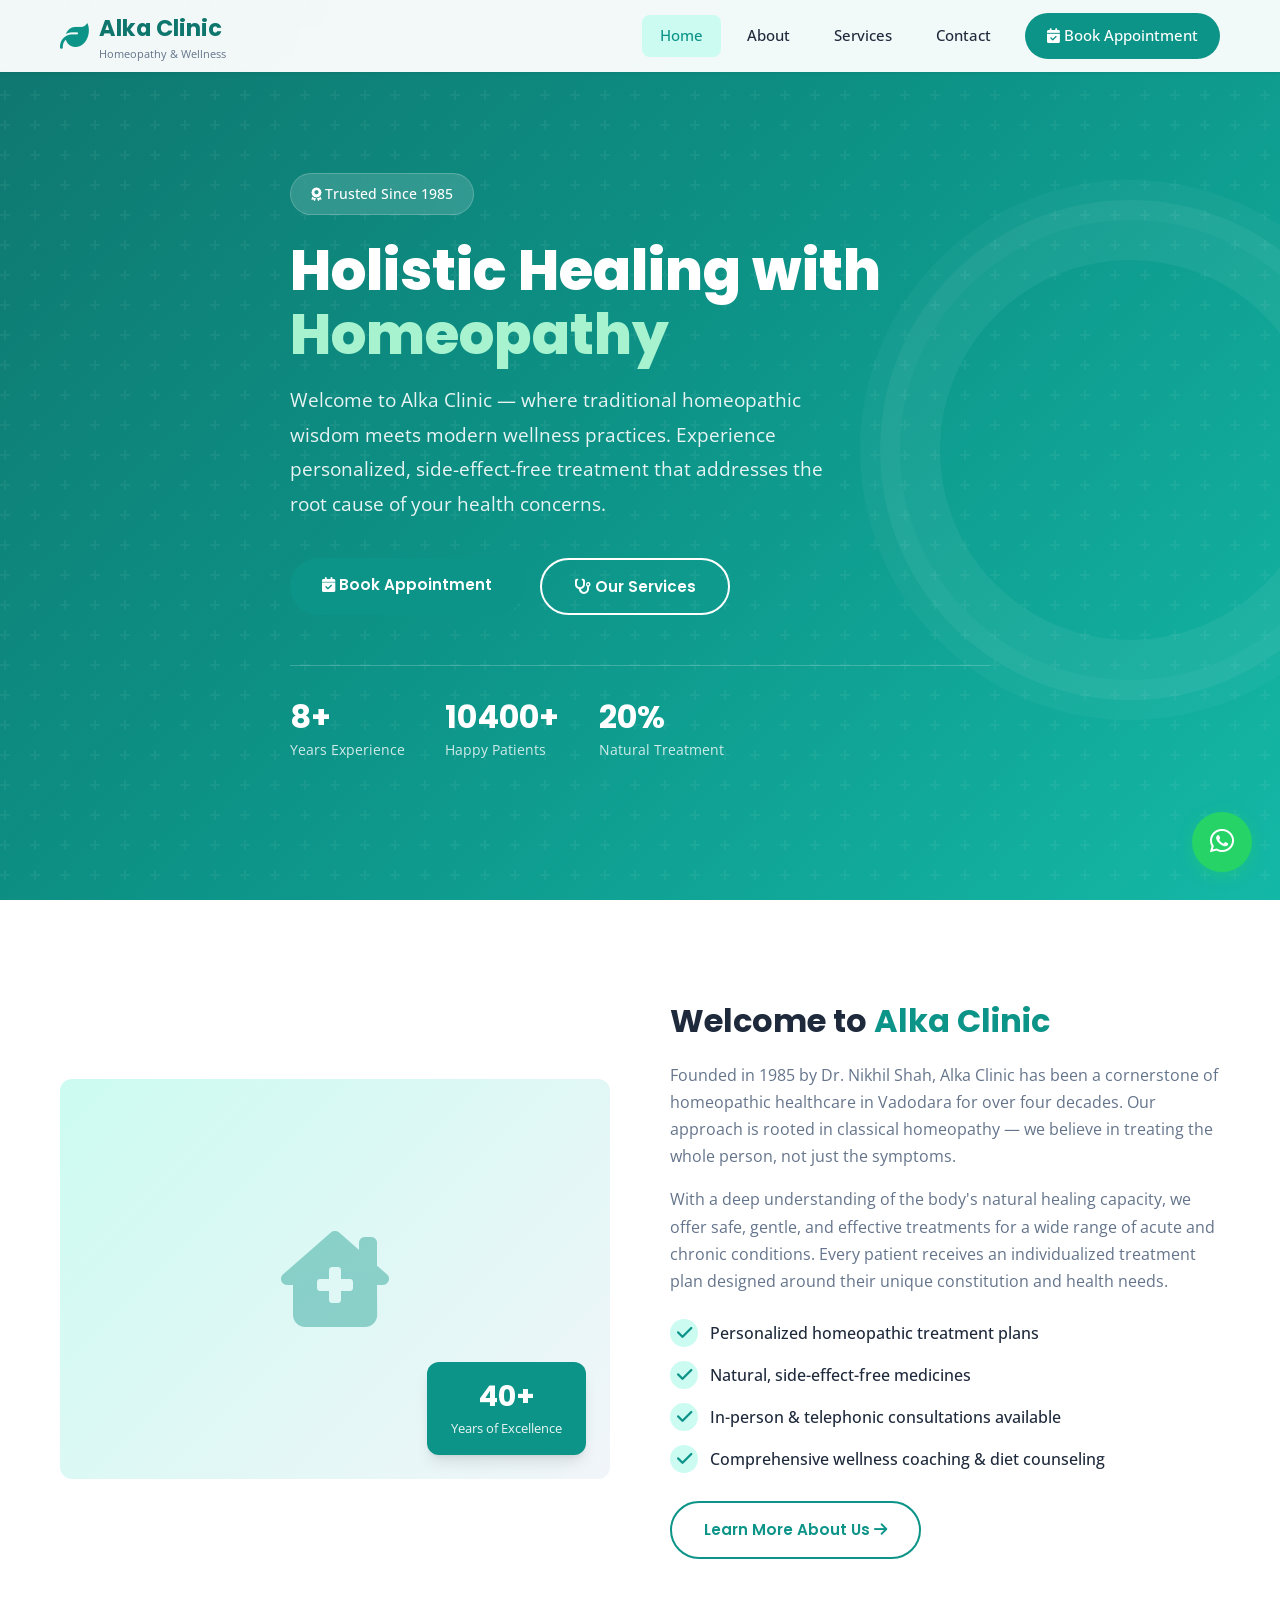
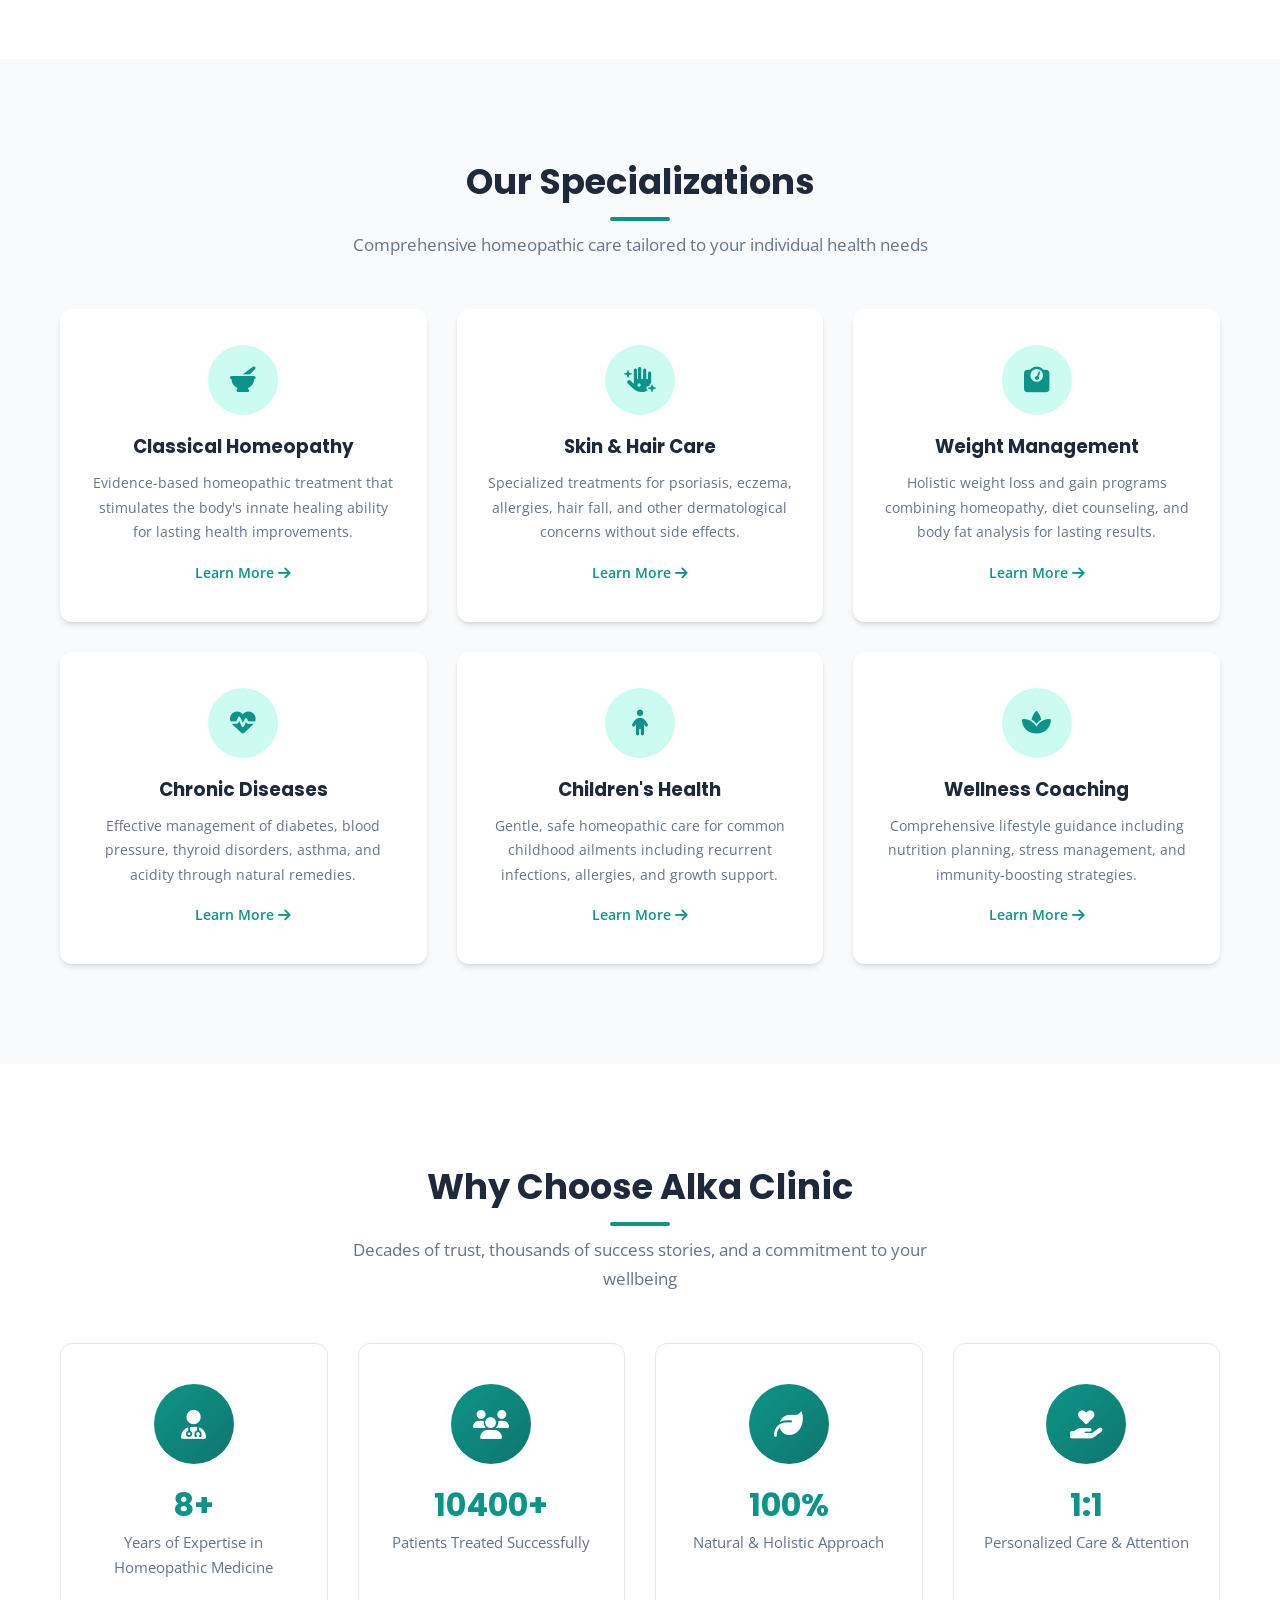
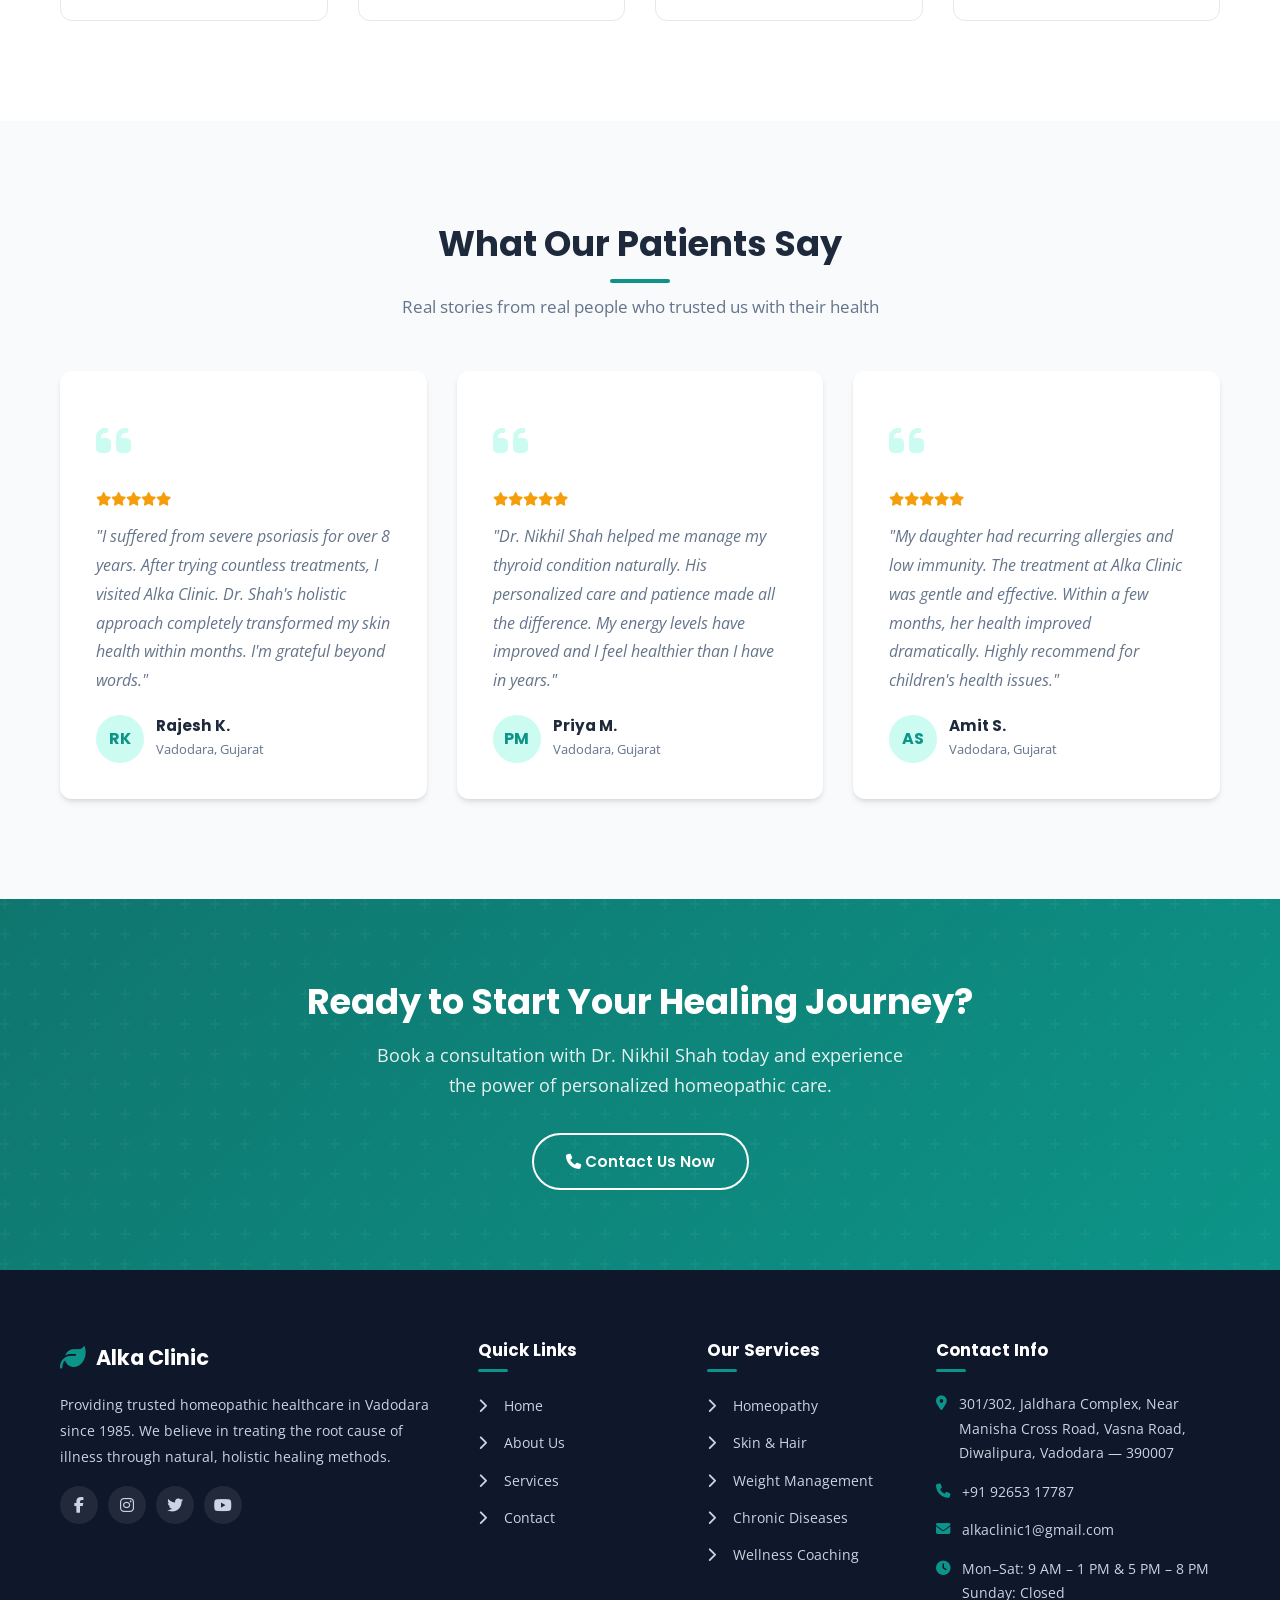
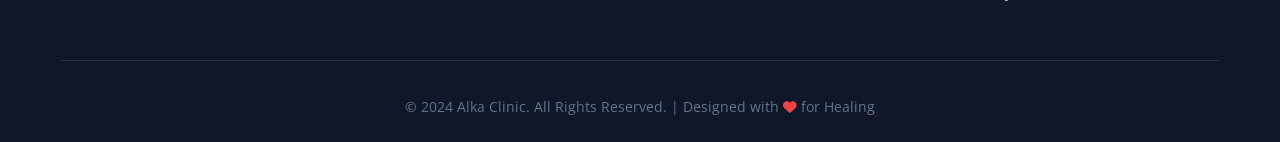
==== index.html @ 833a5a14 "Add complete Alka Clinic website" ====
<!DOCTYPE html>
<html lang="en">
<head>
  <meta charset="UTF-8">
  <meta name="viewport" content="width=device-width, initial-scale=1.0">
  <meta name="description" content="Alka Clinic — Trusted Homeopathic Care Since 1985. Dr. Nikhil Shah offers expert homeopathic treatments for chronic diseases, skin & hair care, weight management, and holistic wellness in Vadodara, Gujarat.">
  <meta name="keywords" content="homeopathy, Vadodara, Alka Clinic, Dr. Nikhil Shah, homeopathic doctor, skin treatment, weight loss, chronic disease, wellness coaching">
  <meta name="author" content="Alka Clinic">
  <meta property="og:title" content="Alka Clinic — Trusted Homeopathic Care Since 1985">
  <meta property="og:description" content="Expert homeopathic treatments by Dr. Nikhil Shah. Personalized care for chronic diseases, skin & hair, weight management, and holistic wellness.">
  <meta property="og:type" content="website">
  <title>Alka Clinic — Trusted Homeopathic Care Since 1985 | Vadodara</title>
  <link rel="preconnect" href="https://fonts.googleapis.com">
  <link rel="preconnect" href="https://fonts.gstatic.com" crossorigin>
  <link href="https://fonts.googleapis.com/css2?family=Poppins:wght@400;500;600;700;800&family=Open+Sans:wght@400;500;600;700&display=swap" rel="stylesheet">
  <link rel="stylesheet" href="https://cdnjs.cloudflare.com/ajax/libs/font-awesome/6.5.1/css/all.min.css">
  <link rel="stylesheet" href="css/style.css">
</head>
<body>

  <!-- Mobile Overlay -->
  <div class="mobile-overlay"></div>

  <!-- Navigation -->
  <nav class="navbar">
    <div class="nav-container">
      <a href="index.html" class="nav-logo">
        <i class="fas fa-leaf"></i>
        <div>
          <span class="logo-text">Alka Clinic</span>
          <span class="logo-sub">Homeopathy &amp; Wellness</span>
        </div>
      </a>
      <div class="nav-links">
        <a href="index.html" class="active">Home</a>
        <a href="about.html">About</a>
        <a href="services.html">Services</a>
        <a href="contact.html">Contact</a>
        <a href="contact.html" class="nav-cta"><i class="fas fa-calendar-check"></i> Book Appointment</a>
      </div>
      <div class="hamburger">
        <span></span>
        <span></span>
        <span></span>
      </div>
    </div>
  </nav>

  <!-- Hero Section -->
  <section class="hero">
    <div class="container">
      <div class="hero-content">
        <span class="hero-badge"><i class="fas fa-award"></i> Trusted Since 1985</span>
        <h1>Holistic Healing with <span>Homeopathy</span></h1>
        <p>Welcome to Alka Clinic — where traditional homeopathic wisdom meets modern wellness practices. Experience personalized, side-effect-free treatment that addresses the root cause of your health concerns.</p>
        <div class="hero-buttons">
          <a href="contact.html" class="btn btn-primary"><i class="fas fa-calendar-check"></i> Book Appointment</a>
          <a href="services.html" class="btn btn-outline"><i class="fas fa-stethoscope"></i> Our Services</a>
        </div>
        <div class="hero-stats">
          <div class="hero-stat">
            <h3 data-count="40" data-suffix="+">0+</h3>
            <p>Years Experience</p>
          </div>
          <div class="hero-stat">
            <h3 data-count="50000" data-suffix="+">0+</h3>
            <p>Happy Patients</p>
          </div>
          <div class="hero-stat">
            <h3 data-count="100" data-suffix="%">0%</h3>
            <p>Natural Treatment</p>
          </div>
        </div>
      </div>
    </div>
    <div class="hero-decoration"></div>
  </section>

  <!-- Welcome Section -->
  <section class="welcome">
    <div class="container">
      <div class="welcome-grid">
        <div class="welcome-image fade-in">
          <i class="fas fa-clinic-medical"></i>
          <div class="experience-badge">
            <h3>40+</h3>
            <p>Years of Excellence</p>
          </div>
        </div>
        <div class="welcome-text fade-in">
          <h2>Welcome to <span>Alka Clinic</span></h2>
          <p>Founded in 1985 by Dr. Nikhil Shah, Alka Clinic has been a cornerstone of homeopathic healthcare in Vadodara for over four decades. Our approach is rooted in classical homeopathy — we believe in treating the whole person, not just the symptoms.</p>
          <p>With a deep understanding of the body's natural healing capacity, we offer safe, gentle, and effective treatments for a wide range of acute and chronic conditions. Every patient receives an individualized treatment plan designed around their unique constitution and health needs.</p>
          <ul class="welcome-features">
            <li><i class="fas fa-check"></i> Personalized homeopathic treatment plans</li>
            <li><i class="fas fa-check"></i> Natural, side-effect-free medicines</li>
            <li><i class="fas fa-check"></i> In-person &amp; telephonic consultations available</li>
            <li><i class="fas fa-check"></i> Comprehensive wellness coaching &amp; diet counseling</li>
          </ul>
          <div style="margin-top: 28px;">
            <a href="about.html" class="btn btn-outline-dark">Learn More About Us <i class="fas fa-arrow-right"></i></a>
          </div>
        </div>
      </div>
    </div>
  </section>

  <!-- Services Overview -->
  <section class="services-overview">
    <div class="container">
      <div class="section-title fade-in">
        <h2>Our Specializations</h2>
        <p>Comprehensive homeopathic care tailored to your individual health needs</p>
      </div>
      <div class="services-grid">
        <div class="service-card fade-in">
          <div class="service-icon"><i class="fas fa-mortar-pestle"></i></div>
          <h3>Classical Homeopathy</h3>
          <p>Evidence-based homeopathic treatment that stimulates the body's innate healing ability for lasting health improvements.</p>
          <a href="services.html" class="card-link">Learn More <i class="fas fa-arrow-right"></i></a>
        </div>
        <div class="service-card fade-in">
          <div class="service-icon"><i class="fas fa-hand-sparkles"></i></div>
          <h3>Skin &amp; Hair Care</h3>
          <p>Specialized treatments for psoriasis, eczema, allergies, hair fall, and other dermatological concerns without side effects.</p>
          <a href="services.html" class="card-link">Learn More <i class="fas fa-arrow-right"></i></a>
        </div>
        <div class="service-card fade-in">
          <div class="service-icon"><i class="fas fa-weight-scale"></i></div>
          <h3>Weight Management</h3>
          <p>Holistic weight loss and gain programs combining homeopathy, diet counseling, and body fat analysis for lasting results.</p>
          <a href="services.html" class="card-link">Learn More <i class="fas fa-arrow-right"></i></a>
        </div>
        <div class="service-card fade-in">
          <div class="service-icon"><i class="fas fa-heartbeat"></i></div>
          <h3>Chronic Diseases</h3>
          <p>Effective management of diabetes, blood pressure, thyroid disorders, asthma, and acidity through natural remedies.</p>
          <a href="services.html" class="card-link">Learn More <i class="fas fa-arrow-right"></i></a>
        </div>
        <div class="service-card fade-in">
          <div class="service-icon"><i class="fas fa-child"></i></div>
          <h3>Children's Health</h3>
          <p>Gentle, safe homeopathic care for common childhood ailments including recurrent infections, allergies, and growth support.</p>
          <a href="services.html" class="card-link">Learn More <i class="fas fa-arrow-right"></i></a>
        </div>
        <div class="service-card fade-in">
          <div class="service-icon"><i class="fas fa-spa"></i></div>
          <h3>Wellness Coaching</h3>
          <p>Comprehensive lifestyle guidance including nutrition planning, stress management, and immunity-boosting strategies.</p>
          <a href="services.html" class="card-link">Learn More <i class="fas fa-arrow-right"></i></a>
        </div>
      </div>
    </div>
  </section>

  <!-- Why Choose Us -->
  <section class="why-choose">
    <div class="container">
      <div class="section-title fade-in">
        <h2>Why Choose Alka Clinic</h2>
        <p>Decades of trust, thousands of success stories, and a commitment to your wellbeing</p>
      </div>
      <div class="why-grid">
        <div class="why-card fade-in">
          <div class="why-icon"><i class="fas fa-user-md"></i></div>
          <h3 data-count="40" data-suffix="+">40+</h3>
          <p>Years of Expertise in Homeopathic Medicine</p>
        </div>
        <div class="why-card fade-in">
          <div class="why-icon"><i class="fas fa-users"></i></div>
          <h3 data-count="50000" data-suffix="+">50000+</h3>
          <p>Patients Treated Successfully</p>
        </div>
        <div class="why-card fade-in">
          <div class="why-icon"><i class="fas fa-leaf"></i></div>
          <h3>100%</h3>
          <p>Natural &amp; Holistic Approach</p>
        </div>
        <div class="why-card fade-in">
          <div class="why-icon"><i class="fas fa-hand-holding-heart"></i></div>
          <h3>1:1</h3>
          <p>Personalized Care &amp; Attention</p>
        </div>
      </div>
    </div>
  </section>

  <!-- Testimonials -->
  <section class="testimonials">
    <div class="container">
      <div class="section-title fade-in">
        <h2>What Our Patients Say</h2>
        <p>Real stories from real people who trusted us with their health</p>
      </div>
      <div class="testimonials-grid">
        <div class="testimonial-card fade-in">
          <div class="quote-icon"><i class="fas fa-quote-left"></i></div>
          <div class="testimonial-stars">
            <i class="fas fa-star"></i><i class="fas fa-star"></i><i class="fas fa-star"></i><i class="fas fa-star"></i><i class="fas fa-star"></i>
          </div>
          <p>"I suffered from severe psoriasis for over 8 years. After trying countless treatments, I visited Alka Clinic. Dr. Shah's holistic approach completely transformed my skin health within months. I'm grateful beyond words."</p>
          <div class="testimonial-author">
            <div class="testimonial-avatar">RK</div>
            <div class="testimonial-info">
              <h4>Rajesh K.</h4>
              <span>Vadodara, Gujarat</span>
            </div>
          </div>
        </div>
        <div class="testimonial-card fade-in">
          <div class="quote-icon"><i class="fas fa-quote-left"></i></div>
          <div class="testimonial-stars">
            <i class="fas fa-star"></i><i class="fas fa-star"></i><i class="fas fa-star"></i><i class="fas fa-star"></i><i class="fas fa-star"></i>
          </div>
          <p>"Dr. Nikhil Shah helped me manage my thyroid condition naturally. His personalized care and patience made all the difference. My energy levels have improved and I feel healthier than I have in years."</p>
          <div class="testimonial-author">
            <div class="testimonial-avatar">PM</div>
            <div class="testimonial-info">
              <h4>Priya M.</h4>
              <span>Vadodara, Gujarat</span>
            </div>
          </div>
        </div>
        <div class="testimonial-card fade-in">
          <div class="quote-icon"><i class="fas fa-quote-left"></i></div>
          <div class="testimonial-stars">
            <i class="fas fa-star"></i><i class="fas fa-star"></i><i class="fas fa-star"></i><i class="fas fa-star"></i><i class="fas fa-star"></i>
          </div>
          <p>"My daughter had recurring allergies and low immunity. The treatment at Alka Clinic was gentle and effective. Within a few months, her health improved dramatically. Highly recommend for children's health issues."</p>
          <div class="testimonial-author">
            <div class="testimonial-avatar">AS</div>
            <div class="testimonial-info">
              <h4>Amit S.</h4>
              <span>Vadodara, Gujarat</span>
            </div>
          </div>
        </div>
      </div>
    </div>
  </section>

  <!-- CTA Banner -->
  <section class="cta-banner">
    <div class="container">
      <h2>Ready to Start Your Healing Journey?</h2>
      <p>Book a consultation with Dr. Nikhil Shah today and experience the power of personalized homeopathic care.</p>
      <a href="contact.html" class="btn btn-outline"><i class="fas fa-phone"></i> Contact Us Now</a>
    </div>
  </section>

  <!-- Footer -->
  <footer class="footer">
    <div class="container">
      <div class="footer-grid">
        <div class="footer-about">
          <div class="footer-logo">
            <i class="fas fa-leaf"></i>
            <span>Alka Clinic</span>
          </div>
          <p>Providing trusted homeopathic healthcare in Vadodara since 1985. We believe in treating the root cause of illness through natural, holistic healing methods.</p>
          <div class="footer-social">
            <a href="#" aria-label="Facebook"><i class="fab fa-facebook-f"></i></a>
            <a href="#" aria-label="Instagram"><i class="fab fa-instagram"></i></a>
            <a href="#" aria-label="Twitter"><i class="fab fa-twitter"></i></a>
            <a href="#" aria-label="YouTube"><i class="fab fa-youtube"></i></a>
          </div>
        </div>
        <div>
          <h4>Quick Links</h4>
          <ul class="footer-links">
            <li><a href="index.html"><i class="fas fa-chevron-right"></i> Home</a></li>
            <li><a href="about.html"><i class="fas fa-chevron-right"></i> About Us</a></li>
            <li><a href="services.html"><i class="fas fa-chevron-right"></i> Services</a></li>
            <li><a href="contact.html"><i class="fas fa-chevron-right"></i> Contact</a></li>
          </ul>
        </div>
        <div>
          <h4>Our Services</h4>
          <ul class="footer-links">
            <li><a href="services.html"><i class="fas fa-chevron-right"></i> Homeopathy</a></li>
            <li><a href="services.html"><i class="fas fa-chevron-right"></i> Skin &amp; Hair</a></li>
            <li><a href="services.html"><i class="fas fa-chevron-right"></i> Weight Management</a></li>
            <li><a href="services.html"><i class="fas fa-chevron-right"></i> Chronic Diseases</a></li>
            <li><a href="services.html"><i class="fas fa-chevron-right"></i> Wellness Coaching</a></li>
          </ul>
        </div>
        <div>
          <h4>Contact Info</h4>
          <ul class="footer-contact">
            <li>
              <i class="fas fa-map-marker-alt"></i>
              <span>301/302, Jaldhara Complex, Near Manisha Cross Road, Vasna Road, Diwalipura, Vadodara — 390007</span>
            </li>
            <li>
              <i class="fas fa-phone"></i>
              <span><a href="tel:+919265317787">+91 92653 17787</a></span>
            </li>
            <li>
              <i class="fas fa-envelope"></i>
              <span><a href="mailto:alkaclinic1@gmail.com">alkaclinic1@gmail.com</a></span>
            </li>
            <li>
              <i class="fas fa-clock"></i>
              <span>Mon–Sat: 9 AM – 1 PM &amp; 5 PM – 8 PM<br>Sunday: Closed</span>
            </li>
          </ul>
        </div>
      </div>
      <div class="footer-bottom">
        <p>&copy; 2024 Alka Clinic. All Rights Reserved. | Designed with <i class="fas fa-heart" style="color: #ef4444;"></i> for Healing</p>
      </div>
    </div>
  </footer>

  <!-- WhatsApp Float -->
  <a href="https://wa.me/919265317787" target="_blank" rel="noopener" class="whatsapp-float" aria-label="Chat on WhatsApp">
    <i class="fab fa-whatsapp"></i>
  </a>

  <!-- Back to Top -->
  <button class="back-to-top" aria-label="Back to top">
    <i class="fas fa-chevron-up"></i>
  </button>

  <script src="js/main.js"></script>
</body>
</html>
---- css/style.css ----
/* ===== CSS Variables & Reset ===== */
:root {
  --primary: #0d9488;
  --primary-dark: #0f766e;
  --primary-light: #ccfbf1;
  --accent: #065f46;
  --text: #1e293b;
  --text-light: #64748b;
  --white: #ffffff;
  --gray-50: #f8fafc;
  --gray-100: #f1f5f9;
  --gray-200: #e2e8f0;
  --gray-300: #cbd5e1;
  --shadow: 0 4px 6px -1px rgba(0,0,0,.1), 0 2px 4px -2px rgba(0,0,0,.1);
  --shadow-lg: 0 10px 15px -3px rgba(0,0,0,.1), 0 4px 6px -4px rgba(0,0,0,.1);
  --shadow-xl: 0 20px 25px -5px rgba(0,0,0,.1), 0 8px 10px -6px rgba(0,0,0,.1);
  --radius: 12px;
  --transition: .3s ease;
}

*, *::before, *::after { margin: 0; padding: 0; box-sizing: border-box; }

html { scroll-behavior: smooth; }

body {
  font-family: 'Open Sans', sans-serif;
  color: var(--text);
  line-height: 1.7;
  background: var(--white);
  overflow-x: hidden;
}

h1, h2, h3, h4, h5, h6 { font-family: 'Poppins', sans-serif; line-height: 1.3; }

a { text-decoration: none; color: inherit; transition: color var(--transition); }
ul { list-style: none; }
img { max-width: 100%; display: block; }

.container { max-width: 1200px; margin: 0 auto; padding: 0 20px; }

/* ===== Utility ===== */
.section-title {
  text-align: center;
  margin-bottom: 50px;
}
.section-title h2 {
  font-size: 2.2rem;
  color: var(--text);
  margin-bottom: 10px;
  position: relative;
  display: inline-block;
}
.section-title h2::after {
  content: '';
  display: block;
  width: 60px;
  height: 4px;
  background: var(--primary);
  border-radius: 2px;
  margin: 12px auto 0;
}
.section-title p {
  color: var(--text-light);
  font-size: 1.05rem;
  max-width: 600px;
  margin: 0 auto;
}

.btn {
  display: inline-block;
  padding: 14px 32px;
  border-radius: 50px;
  font-family: 'Poppins', sans-serif;
  font-weight: 600;
  font-size: .95rem;
  cursor: pointer;
  transition: all var(--transition);
  border: none;
  text-align: center;
}
.btn-primary {
  background: var(--primary);
  color: var(--white);
}
.btn-primary:hover {
  background: var(--primary-dark);
  transform: translateY(-2px);
  box-shadow: var(--shadow-lg);
}
.btn-outline {
  background: transparent;
  color: var(--white);
  border: 2px solid var(--white);
}
.btn-outline:hover {
  background: var(--white);
  color: var(--primary);
  transform: translateY(-2px);
}
.btn-outline-dark {
  background: transparent;
  color: var(--primary);
  border: 2px solid var(--primary);
}
.btn-outline-dark:hover {
  background: var(--primary);
  color: var(--white);
  transform: translateY(-2px);
}

/* ===== Navigation ===== */
.navbar {
  position: fixed;
  top: 0; left: 0; right: 0;
  z-index: 1000;
  background: rgba(255,255,255,.95);
  backdrop-filter: blur(10px);
  box-shadow: 0 1px 3px rgba(0,0,0,.08);
  transition: all var(--transition);
}
.navbar.scrolled {
  box-shadow: var(--shadow);
}
.nav-container {
  max-width: 1200px;
  margin: 0 auto;
  padding: 0 20px;
  display: flex;
  justify-content: space-between;
  align-items: center;
  height: 72px;
}
.nav-logo {
  display: flex;
  align-items: center;
  gap: 10px;
}
.nav-logo i {
  font-size: 1.8rem;
  color: var(--primary);
}
.nav-logo .logo-text {
  font-family: 'Poppins', sans-serif;
  font-size: 1.4rem;
  font-weight: 700;
  color: var(--primary-dark);
}
.nav-logo .logo-sub {
  font-size: .7rem;
  color: var(--text-light);
  display: block;
  margin-top: -4px;
  font-weight: 400;
}
.nav-links {
  display: flex;
  align-items: center;
  gap: 8px;
}
.nav-links a {
  padding: 8px 18px;
  border-radius: 8px;
  font-weight: 500;
  font-size: .92rem;
  color: var(--text);
  transition: all var(--transition);
}
.nav-links a:hover,
.nav-links a.active {
  color: var(--primary);
  background: var(--primary-light);
}
.nav-links .nav-cta {
  background: var(--primary);
  color: var(--white);
  padding: 10px 22px;
  border-radius: 50px;
  margin-left: 8px;
}
.nav-links .nav-cta:hover {
  background: var(--primary-dark);
  color: var(--white);
}

/* Hamburger */
.hamburger {
  display: none;
  flex-direction: column;
  cursor: pointer;
  gap: 5px;
  z-index: 1001;
}
.hamburger span {
  width: 26px;
  height: 3px;
  background: var(--text);
  border-radius: 3px;
  transition: all var(--transition);
}
.hamburger.active span:nth-child(1) { transform: rotate(45deg) translate(5px, 6px); }
.hamburger.active span:nth-child(2) { opacity: 0; }
.hamburger.active span:nth-child(3) { transform: rotate(-45deg) translate(5px, -6px); }

/* ===== Hero ===== */
.hero {
  min-height: 100vh;
  display: flex;
  align-items: center;
  background: linear-gradient(135deg, var(--primary-dark) 0%, var(--primary) 50%, #14b8a6 100%);
  position: relative;
  overflow: hidden;
  padding-top: 72px;
}
.hero::before {
  content: '';
  position: absolute;
  inset: 0;
  background: url("data:image/svg+xml,%3Csvg width='60' height='60' viewBox='0 0 60 60' xmlns='http://www.w3.org/2000/svg'%3E%3Cg fill='none' fill-rule='evenodd'%3E%3Cg fill='%23ffffff' fill-opacity='0.05'%3E%3Cpath d='M36 34v-4h-2v4h-4v2h4v4h2v-4h4v-2h-4zm0-30V0h-2v4h-4v2h4v4h2V6h4V4h-4zM6 34v-4H4v4H0v2h4v4h2v-4h4v-2H6zM6 4V0H4v4H0v2h4v4h2V6h4V4H6z'/%3E%3C/g%3E%3C/g%3E%3C/svg%3E");
}
.hero-content {
  position: relative;
  z-index: 1;
  color: var(--white);
  max-width: 700px;
}
.hero-badge {
  display: inline-block;
  background: rgba(255,255,255,.15);
  backdrop-filter: blur(10px);
  padding: 8px 20px;
  border-radius: 50px;
  font-size: .85rem;
  font-weight: 500;
  margin-bottom: 24px;
  border: 1px solid rgba(255,255,255,.2);
}
.hero h1 {
  font-size: 3.5rem;
  font-weight: 800;
  margin-bottom: 16px;
  line-height: 1.15;
}
.hero h1 span { color: #a7f3d0; }
.hero p {
  font-size: 1.2rem;
  opacity: .9;
  margin-bottom: 36px;
  max-width: 550px;
  line-height: 1.8;
}
.hero-buttons { display: flex; gap: 16px; flex-wrap: wrap; }
.hero-stats {
  display: flex;
  gap: 40px;
  margin-top: 50px;
  padding-top: 30px;
  border-top: 1px solid rgba(255,255,255,.2);
}
.hero-stat h3 { font-size: 2rem; font-weight: 700; }
.hero-stat p { font-size: .85rem; opacity: .8; }

/* Decorative circles */
.hero-decoration {
  position: absolute;
  right: -100px;
  top: 50%;
  transform: translateY(-50%);
  width: 500px;
  height: 500px;
  border-radius: 50%;
  border: 60px solid rgba(255,255,255,.05);
}
.hero-decoration::before {
  content: '';
  position: absolute;
  inset: -80px;
  border-radius: 50%;
  border: 40px solid rgba(255,255,255,.03);
}

/* ===== Welcome ===== */
.welcome {
  padding: 100px 0;
}
.welcome-grid {
  display: grid;
  grid-template-columns: 1fr 1fr;
  gap: 60px;
  align-items: center;
}
.welcome-image {
  background: linear-gradient(135deg, var(--primary-light), var(--gray-100));
  border-radius: var(--radius);
  height: 400px;
  display: flex;
  align-items: center;
  justify-content: center;
  position: relative;
  overflow: hidden;
}
.welcome-image i {
  font-size: 6rem;
  color: var(--primary);
  opacity: .4;
}
.welcome-image .experience-badge {
  position: absolute;
  bottom: 24px;
  right: 24px;
  background: var(--primary);
  color: var(--white);
  padding: 16px 24px;
  border-radius: var(--radius);
  text-align: center;
  box-shadow: var(--shadow-lg);
}
.welcome-image .experience-badge h3 { font-size: 1.8rem; margin-bottom: 2px; }
.welcome-image .experience-badge p { font-size: .8rem; opacity: .9; }
.welcome-text h2 {
  font-size: 2rem;
  margin-bottom: 20px;
  color: var(--text);
}
.welcome-text h2 span { color: var(--primary); }
.welcome-text p {
  color: var(--text-light);
  margin-bottom: 16px;
  font-size: 1rem;
}
.welcome-features {
  display: flex;
  flex-direction: column;
  gap: 14px;
  margin-top: 24px;
}
.welcome-features li {
  display: flex;
  align-items: center;
  gap: 12px;
  font-weight: 500;
}
.welcome-features li i {
  color: var(--primary);
  font-size: 1.1rem;
  width: 28px;
  height: 28px;
  background: var(--primary-light);
  border-radius: 50%;
  display: flex;
  align-items: center;
  justify-content: center;
  flex-shrink: 0;
}

/* ===== Services Overview ===== */
.services-overview {
  padding: 100px 0;
  background: var(--gray-50);
}
.services-grid {
  display: grid;
  grid-template-columns: repeat(3, 1fr);
  gap: 30px;
}
.service-card {
  background: var(--white);
  border-radius: var(--radius);
  padding: 36px 28px;
  text-align: center;
  box-shadow: var(--shadow);
  transition: all var(--transition);
  position: relative;
  overflow: hidden;
}
.service-card::before {
  content: '';
  position: absolute;
  top: 0; left: 0; right: 0;
  height: 4px;
  background: var(--primary);
  transform: scaleX(0);
  transition: transform var(--transition);
}
.service-card:hover::before { transform: scaleX(1); }
.service-card:hover {
  transform: translateY(-8px);
  box-shadow: var(--shadow-xl);
}
.service-icon {
  width: 70px;
  height: 70px;
  background: var(--primary-light);
  border-radius: 50%;
  display: flex;
  align-items: center;
  justify-content: center;
  margin: 0 auto 20px;
  font-size: 1.6rem;
  color: var(--primary);
  transition: all var(--transition);
}
.service-card:hover .service-icon {
  background: var(--primary);
  color: var(--white);
  transform: scale(1.1);
}
.service-card h3 {
  font-size: 1.15rem;
  margin-bottom: 12px;
  color: var(--text);
}
.service-card p {
  font-size: .9rem;
  color: var(--text-light);
  line-height: 1.7;
}
.service-card .card-link {
  display: inline-block;
  margin-top: 16px;
  color: var(--primary);
  font-weight: 600;
  font-size: .9rem;
}
.service-card .card-link:hover { color: var(--primary-dark); }

/* ===== Why Choose Us ===== */
.why-choose {
  padding: 100px 0;
}
.why-grid {
  display: grid;
  grid-template-columns: repeat(4, 1fr);
  gap: 30px;
}
.why-card {
  text-align: center;
  padding: 40px 20px;
  border-radius: var(--radius);
  background: var(--white);
  border: 1px solid var(--gray-200);
  transition: all var(--transition);
}
.why-card:hover {
  border-color: var(--primary);
  box-shadow: var(--shadow-lg);
  transform: translateY(-4px);
}
.why-card .why-icon {
  width: 80px;
  height: 80px;
  background: linear-gradient(135deg, var(--primary), var(--primary-dark));
  border-radius: 50%;
  display: flex;
  align-items: center;
  justify-content: center;
  margin: 0 auto 20px;
  font-size: 1.8rem;
  color: var(--white);
}
.why-card h3 {
  font-size: 2rem;
  color: var(--primary);
  margin-bottom: 4px;
}
.why-card p {
  color: var(--text-light);
  font-size: .92rem;
}

/* ===== Testimonials ===== */
.testimonials {
  padding: 100px 0;
  background: var(--gray-50);
}
.testimonials-grid {
  display: grid;
  grid-template-columns: repeat(3, 1fr);
  gap: 30px;
}
.testimonial-card {
  background: var(--white);
  border-radius: var(--radius);
  padding: 36px;
  box-shadow: var(--shadow);
  position: relative;
}
.testimonial-card .quote-icon {
  font-size: 2.5rem;
  color: var(--primary-light);
  margin-bottom: 12px;
}
.testimonial-card p {
  color: var(--text-light);
  font-style: italic;
  margin-bottom: 20px;
  line-height: 1.8;
}
.testimonial-author {
  display: flex;
  align-items: center;
  gap: 12px;
}
.testimonial-avatar {
  width: 48px;
  height: 48px;
  border-radius: 50%;
  background: var(--primary-light);
  display: flex;
  align-items: center;
  justify-content: center;
  color: var(--primary);
  font-weight: 700;
  font-family: 'Poppins', sans-serif;
}
.testimonial-info h4 { font-size: .95rem; color: var(--text); }
.testimonial-info span { font-size: .8rem; color: var(--text-light); }
.testimonial-stars {
  color: #f59e0b;
  margin-bottom: 12px;
  font-size: .85rem;
}

/* ===== CTA Banner ===== */
.cta-banner {
  padding: 80px 0;
  background: linear-gradient(135deg, var(--primary-dark), var(--primary));
  text-align: center;
  color: var(--white);
  position: relative;
  overflow: hidden;
}
.cta-banner::before {
  content: '';
  position: absolute;
  inset: 0;
  background: url("data:image/svg+xml,%3Csvg width='60' height='60' viewBox='0 0 60 60' xmlns='http://www.w3.org/2000/svg'%3E%3Cg fill='none' fill-rule='evenodd'%3E%3Cg fill='%23ffffff' fill-opacity='0.04'%3E%3Cpath d='M36 34v-4h-2v4h-4v2h4v4h2v-4h4v-2h-4zm0-30V0h-2v4h-4v2h4v4h2V6h4V4h-4zM6 34v-4H4v4H0v2h4v4h2v-4h4v-2H6zM6 4V0H4v4H0v2h4v4h2V6h4V4H6z'/%3E%3C/g%3E%3C/g%3E%3C/svg%3E");
}
.cta-banner h2 {
  font-size: 2.2rem;
  margin-bottom: 16px;
  position: relative;
}
.cta-banner p {
  font-size: 1.1rem;
  opacity: .9;
  margin-bottom: 32px;
  max-width: 550px;
  margin-left: auto;
  margin-right: auto;
  position: relative;
}
.cta-banner .btn { position: relative; }

/* ===== Footer ===== */
.footer {
  background: #0f172a;
  color: var(--gray-300);
  padding: 70px 0 0;
}
.footer-grid {
  display: grid;
  grid-template-columns: 2fr 1fr 1fr 1.5fr;
  gap: 40px;
  padding-bottom: 40px;
  border-bottom: 1px solid rgba(255,255,255,.1);
}
.footer-about .footer-logo {
  display: flex;
  align-items: center;
  gap: 10px;
  margin-bottom: 16px;
}
.footer-about .footer-logo i {
  font-size: 1.6rem;
  color: var(--primary);
}
.footer-about .footer-logo span {
  font-family: 'Poppins', sans-serif;
  font-size: 1.3rem;
  font-weight: 700;
  color: var(--white);
}
.footer-about p {
  font-size: .9rem;
  line-height: 1.8;
  margin-bottom: 16px;
}
.footer-social {
  display: flex;
  gap: 10px;
}
.footer-social a {
  width: 38px;
  height: 38px;
  border-radius: 50%;
  background: rgba(255,255,255,.08);
  display: flex;
  align-items: center;
  justify-content: center;
  color: var(--gray-300);
  transition: all var(--transition);
}
.footer-social a:hover {
  background: var(--primary);
  color: var(--white);
  transform: translateY(-3px);
}
.footer h4 {
  color: var(--white);
  font-size: 1.05rem;
  margin-bottom: 20px;
  position: relative;
  padding-bottom: 10px;
}
.footer h4::after {
  content: '';
  position: absolute;
  bottom: 0; left: 0;
  width: 30px;
  height: 3px;
  background: var(--primary);
  border-radius: 2px;
}
.footer-links li { margin-bottom: 10px; }
.footer-links a {
  font-size: .9rem;
  color: var(--gray-300);
  transition: color var(--transition);
}
.footer-links a:hover { color: var(--primary); }
.footer-links a i { margin-right: 8px; width: 14px; }
.footer-contact li {
  display: flex;
  gap: 12px;
  margin-bottom: 14px;
  font-size: .9rem;
}
.footer-contact li i {
  color: var(--primary);
  margin-top: 4px;
  flex-shrink: 0;
}
.footer-bottom {
  text-align: center;
  padding: 24px 0;
  font-size: .85rem;
  color: var(--text-light);
  margin-top: 10px;
}

/* ===== Page Header (inner pages) ===== */
.page-header {
  background: linear-gradient(135deg, var(--primary-dark), var(--primary));
  padding: 140px 0 70px;
  text-align: center;
  color: var(--white);
  position: relative;
  overflow: hidden;
}
.page-header::before {
  content: '';
  position: absolute;
  inset: 0;
  background: url("data:image/svg+xml,%3Csvg width='60' height='60' viewBox='0 0 60 60' xmlns='http://www.w3.org/2000/svg'%3E%3Cg fill='none' fill-rule='evenodd'%3E%3Cg fill='%23ffffff' fill-opacity='0.05'%3E%3Cpath d='M36 34v-4h-2v4h-4v2h4v4h2v-4h4v-2h-4zm0-30V0h-2v4h-4v2h4v4h2V6h4V4h-4zM6 34v-4H4v4H0v2h4v4h2v-4h4v-2H6zM6 4V0H4v4H0v2h4v4h2V6h4V4H6z'/%3E%3C/g%3E%3C/g%3E%3C/svg%3E");
}
.page-header h1 {
  font-size: 2.8rem;
  margin-bottom: 12px;
  position: relative;
}
.page-header p {
  font-size: 1.1rem;
  opacity: .9;
  position: relative;
}
.breadcrumb {
  margin-top: 16px;
  position: relative;
}
.breadcrumb a {
  color: rgba(255,255,255,.7);
  transition: color var(--transition);
}
.breadcrumb a:hover { color: var(--white); }
.breadcrumb span { color: rgba(255,255,255,.5); margin: 0 8px; }

/* ===== About Page ===== */
.about-section { padding: 100px 0; }
.about-grid {
  display: grid;
  grid-template-columns: 1fr 1.5fr;
  gap: 60px;
  align-items: start;
}
.about-image-area {
  position: sticky;
  top: 100px;
}
.doctor-card {
  background: var(--white);
  border-radius: var(--radius);
  box-shadow: var(--shadow-lg);
  overflow: hidden;
  text-align: center;
}
.doctor-avatar {
  height: 280px;
  background: linear-gradient(135deg, var(--primary-light), var(--gray-100));
  display: flex;
  align-items: center;
  justify-content: center;
}
.doctor-avatar i {
  font-size: 5rem;
  color: var(--primary);
  opacity: .5;
}
.doctor-info {
  padding: 24px;
}
.doctor-info h3 { font-size: 1.3rem; color: var(--text); margin-bottom: 4px; }
.doctor-info .qualification {
  color: var(--primary);
  font-weight: 600;
  font-size: .9rem;
  margin-bottom: 4px;
}
.doctor-info .role {
  color: var(--text-light);
  font-size: .85rem;
  margin-bottom: 16px;
}
.doctor-social {
  display: flex;
  justify-content: center;
  gap: 10px;
}
.doctor-social a {
  width: 36px;
  height: 36px;
  border-radius: 50%;
  border: 1px solid var(--gray-200);
  display: flex;
  align-items: center;
  justify-content: center;
  color: var(--text-light);
  transition: all var(--transition);
}
.doctor-social a:hover {
  background: var(--primary);
  border-color: var(--primary);
  color: var(--white);
}
.about-content h2 {
  font-size: 1.8rem;
  margin-bottom: 16px;
  color: var(--text);
}
.about-content h2 span { color: var(--primary); }
.about-content p {
  color: var(--text-light);
  margin-bottom: 16px;
  line-height: 1.8;
}
.about-content h3 {
  font-size: 1.3rem;
  color: var(--text);
  margin: 30px 0 12px;
}
.philosophy-list {
  margin-top: 16px;
}
.philosophy-list li {
  display: flex;
  gap: 12px;
  margin-bottom: 14px;
  color: var(--text-light);
}
.philosophy-list li i {
  color: var(--primary);
  margin-top: 4px;
  flex-shrink: 0;
}

/* Mission / Vision */
.mission-vision {
  padding: 80px 0;
  background: var(--gray-50);
}
.mv-grid {
  display: grid;
  grid-template-columns: 1fr 1fr;
  gap: 30px;
}
.mv-card {
  background: var(--white);
  border-radius: var(--radius);
  padding: 40px;
  box-shadow: var(--shadow);
  border-left: 4px solid var(--primary);
}
.mv-card h3 {
  font-size: 1.3rem;
  color: var(--text);
  margin-bottom: 12px;
  display: flex;
  align-items: center;
  gap: 10px;
}
.mv-card h3 i { color: var(--primary); }
.mv-card p { color: var(--text-light); line-height: 1.8; }

/* History Timeline */
.clinic-history {
  padding: 80px 0;
}
.timeline {
  position: relative;
  max-width: 700px;
  margin: 0 auto;
}
.timeline::before {
  content: '';
  position: absolute;
  top: 0; bottom: 0;
  left: 50%;
  transform: translateX(-50%);
  width: 3px;
  background: var(--gray-200);
}
.timeline-item {
  display: flex;
  align-items: flex-start;
  margin-bottom: 40px;
  position: relative;
}
.timeline-item:nth-child(odd) { flex-direction: row-reverse; text-align: right; }
.timeline-dot {
  width: 16px;
  height: 16px;
  border-radius: 50%;
  background: var(--primary);
  border: 3px solid var(--white);
  box-shadow: var(--shadow);
  position: absolute;
  left: 50%;
  transform: translateX(-50%);
  z-index: 1;
}
.timeline-content {
  width: 44%;
  background: var(--white);
  padding: 20px;
  border-radius: var(--radius);
  box-shadow: var(--shadow);
}
.timeline-content h4 { color: var(--primary); font-size: .9rem; margin-bottom: 4px; }
.timeline-content p { color: var(--text-light); font-size: .9rem; }

/* ===== Services Page ===== */
.services-section { padding: 100px 0; }
.services-full-grid {
  display: grid;
  grid-template-columns: repeat(3, 1fr);
  gap: 30px;
}
.service-full-card {
  background: var(--white);
  border-radius: var(--radius);
  padding: 32px;
  box-shadow: var(--shadow);
  transition: all var(--transition);
  border: 1px solid var(--gray-100);
  display: flex;
  flex-direction: column;
}
.service-full-card:hover {
  transform: translateY(-6px);
  box-shadow: var(--shadow-xl);
  border-color: var(--primary-light);
}
.service-full-icon {
  width: 60px;
  height: 60px;
  background: var(--primary-light);
  border-radius: var(--radius);
  display: flex;
  align-items: center;
  justify-content: center;
  margin-bottom: 20px;
  font-size: 1.4rem;
  color: var(--primary);
  transition: all var(--transition);
}
.service-full-card:hover .service-full-icon {
  background: var(--primary);
  color: var(--white);
}
.service-full-card h3 {
  font-size: 1.15rem;
  margin-bottom: 10px;
  color: var(--text);
}
.service-full-card p {
  color: var(--text-light);
  font-size: .9rem;
  line-height: 1.7;
  flex-grow: 1;
}
.service-full-card .service-tags {
  display: flex;
  flex-wrap: wrap;
  gap: 6px;
  margin-top: 16px;
}
.service-full-card .service-tags span {
  background: var(--gray-50);
  color: var(--text-light);
  padding: 4px 10px;
  border-radius: 50px;
  font-size: .75rem;
  border: 1px solid var(--gray-200);
}
.service-full-card .book-link {
  display: inline-flex;
  align-items: center;
  gap: 6px;
  margin-top: 18px;
  color: var(--primary);
  font-weight: 600;
  font-size: .9rem;
  transition: gap var(--transition);
}
.service-full-card:hover .book-link { gap: 10px; }

/* ===== Contact Page ===== */
.contact-section { padding: 100px 0; }
.contact-grid {
  display: grid;
  grid-template-columns: 1fr 1.5fr;
  gap: 40px;
}
.contact-info-cards {
  display: flex;
  flex-direction: column;
  gap: 20px;
}
.contact-info-card {
  background: var(--white);
  border-radius: var(--radius);
  padding: 24px;
  box-shadow: var(--shadow);
  display: flex;
  gap: 16px;
  transition: all var(--transition);
}
.contact-info-card:hover {
  transform: translateX(6px);
  box-shadow: var(--shadow-lg);
}
.contact-info-card .info-icon {
  width: 50px;
  height: 50px;
  background: var(--primary-light);
  border-radius: var(--radius);
  display: flex;
  align-items: center;
  justify-content: center;
  color: var(--primary);
  font-size: 1.2rem;
  flex-shrink: 0;
}
.contact-info-card h4 { font-size: 1rem; margin-bottom: 4px; color: var(--text); }
.contact-info-card p { font-size: .9rem; color: var(--text-light); }
.contact-info-card a { color: var(--primary); }

.contact-form-wrap {
  background: var(--white);
  border-radius: var(--radius);
  padding: 40px;
  box-shadow: var(--shadow);
}
.contact-form-wrap h3 {
  font-size: 1.4rem;
  margin-bottom: 24px;
  color: var(--text);
}
.form-group {
  margin-bottom: 20px;
}
.form-group label {
  display: block;
  font-size: .9rem;
  font-weight: 600;
  color: var(--text);
  margin-bottom: 6px;
}
.form-group input,
.form-group textarea,
.form-group select {
  width: 100%;
  padding: 12px 16px;
  border: 1px solid var(--gray-200);
  border-radius: 8px;
  font-family: 'Open Sans', sans-serif;
  font-size: .95rem;
  color: var(--text);
  background: var(--gray-50);
  transition: all var(--transition);
  outline: none;
}
.form-group input:focus,
.form-group textarea:focus,
.form-group select:focus {
  border-color: var(--primary);
  box-shadow: 0 0 0 3px rgba(13,148,136,.1);
  background: var(--white);
}
.form-group textarea { resize: vertical; min-height: 120px; }
.form-row {
  display: grid;
  grid-template-columns: 1fr 1fr;
  gap: 20px;
}
.contact-form-wrap .btn { width: 100%; padding: 14px; font-size: 1rem; }

/* Map */
.map-section {
  padding: 0 0 100px;
}
.map-wrap {
  border-radius: var(--radius);
  overflow: hidden;
  box-shadow: var(--shadow-lg);
  height: 400px;
}
.map-wrap iframe { width: 100%; height: 100%; border: 0; }

/* Hours card */
.hours-card {
  background: var(--white);
  border-radius: var(--radius);
  padding: 24px;
  box-shadow: var(--shadow);
  margin-top: 20px;
}
.hours-card h4 {
  font-size: 1rem;
  color: var(--text);
  margin-bottom: 12px;
  display: flex;
  align-items: center;
  gap: 8px;
}
.hours-card h4 i { color: var(--primary); }
.hours-card table { width: 100%; border-collapse: collapse; }
.hours-card td {
  padding: 8px 0;
  font-size: .88rem;
  color: var(--text-light);
  border-bottom: 1px solid var(--gray-100);
}
.hours-card td:last-child { text-align: right; font-weight: 500; }
.hours-card tr:last-child td { border: none; }
.hours-card .closed { color: #ef4444; }

/* ===== WhatsApp Float ===== */
.whatsapp-float {
  position: fixed;
  bottom: 28px;
  right: 28px;
  width: 60px;
  height: 60px;
  background: #25d366;
  border-radius: 50%;
  display: flex;
  align-items: center;
  justify-content: center;
  color: var(--white);
  font-size: 1.7rem;
  box-shadow: 0 4px 15px rgba(37,211,102,.4);
  z-index: 999;
  transition: all var(--transition);
  animation: whatsappPulse 2s infinite;
}
.whatsapp-float:hover {
  transform: scale(1.1);
  box-shadow: 0 6px 20px rgba(37,211,102,.5);
}
@keyframes whatsappPulse {
  0%, 100% { box-shadow: 0 4px 15px rgba(37,211,102,.4); }
  50% { box-shadow: 0 4px 25px rgba(37,211,102,.6); }
}

/* ===== Animations ===== */
.fade-in {
  opacity: 0;
  transform: translateY(30px);
  transition: opacity .6s ease, transform .6s ease;
}
.fade-in.visible {
  opacity: 1;
  transform: translateY(0);
}

/* ===== Back to Top ===== */
.back-to-top {
  position: fixed;
  bottom: 28px;
  right: 100px;
  width: 44px;
  height: 44px;
  background: var(--primary);
  color: var(--white);
  border: none;
  border-radius: 50%;
  display: flex;
  align-items: center;
  justify-content: center;
  cursor: pointer;
  opacity: 0;
  visibility: hidden;
  transition: all var(--transition);
  z-index: 998;
  font-size: 1rem;
}
.back-to-top.show {
  opacity: 1;
  visibility: visible;
}
.back-to-top:hover {
  background: var(--primary-dark);
  transform: translateY(-3px);
}

/* ===== Responsive ===== */
@media (max-width: 1024px) {
  .services-grid, .testimonials-grid, .services-full-grid {
    grid-template-columns: repeat(2, 1fr);
  }
  .why-grid { grid-template-columns: repeat(2, 1fr); }
  .footer-grid { grid-template-columns: repeat(2, 1fr); }
}

@media (max-width: 768px) {
  .hamburger { display: flex; }
  .nav-links {
    position: fixed;
    top: 0; right: -100%;
    width: 280px;
    height: 100vh;
    background: var(--white);
    flex-direction: column;
    padding: 80px 30px 30px;
    box-shadow: var(--shadow-xl);
    transition: right var(--transition);
    gap: 4px;
  }
  .nav-links.active { right: 0; }
  .nav-links a {
    display: block;
    width: 100%;
    padding: 12px 16px;
    border-radius: 8px;
  }
  .nav-links .nav-cta { margin-left: 0; text-align: center; margin-top: 10px; }
  .mobile-overlay {
    display: none;
    position: fixed;
    inset: 0;
    background: rgba(0,0,0,.4);
    z-index: 999;
  }
  .mobile-overlay.active { display: block; }

  .hero h1 { font-size: 2.4rem; }
  .hero-stats { gap: 20px; flex-wrap: wrap; }
  .hero-decoration { display: none; }
  .welcome-grid { grid-template-columns: 1fr; }
  .welcome-image { height: 250px; }
  .services-grid, .testimonials-grid, .services-full-grid { grid-template-columns: 1fr; }
  .why-grid { grid-template-columns: repeat(2, 1fr); }
  .about-grid { grid-template-columns: 1fr; }
  .about-image-area { position: static; }
  .contact-grid { grid-template-columns: 1fr; }
  .footer-grid { grid-template-columns: 1fr; }
  .mv-grid { grid-template-columns: 1fr; }
  .form-row { grid-template-columns: 1fr; }

  .section-title h2 { font-size: 1.8rem; }
  .page-header h1 { font-size: 2rem; }

  .timeline::before { left: 20px; }
  .timeline-item, .timeline-item:nth-child(odd) {
    flex-direction: row;
    text-align: left;
    padding-left: 50px;
  }
  .timeline-dot { left: 20px; }
  .timeline-content { width: 100%; }
}

@media (max-width: 480px) {
  .hero h1 { font-size: 2rem; }
  .hero-buttons { flex-direction: column; }
  .hero-buttons .btn { width: 100%; }
  .why-grid { grid-template-columns: 1fr; }
  .container { padding: 0 16px; }
}
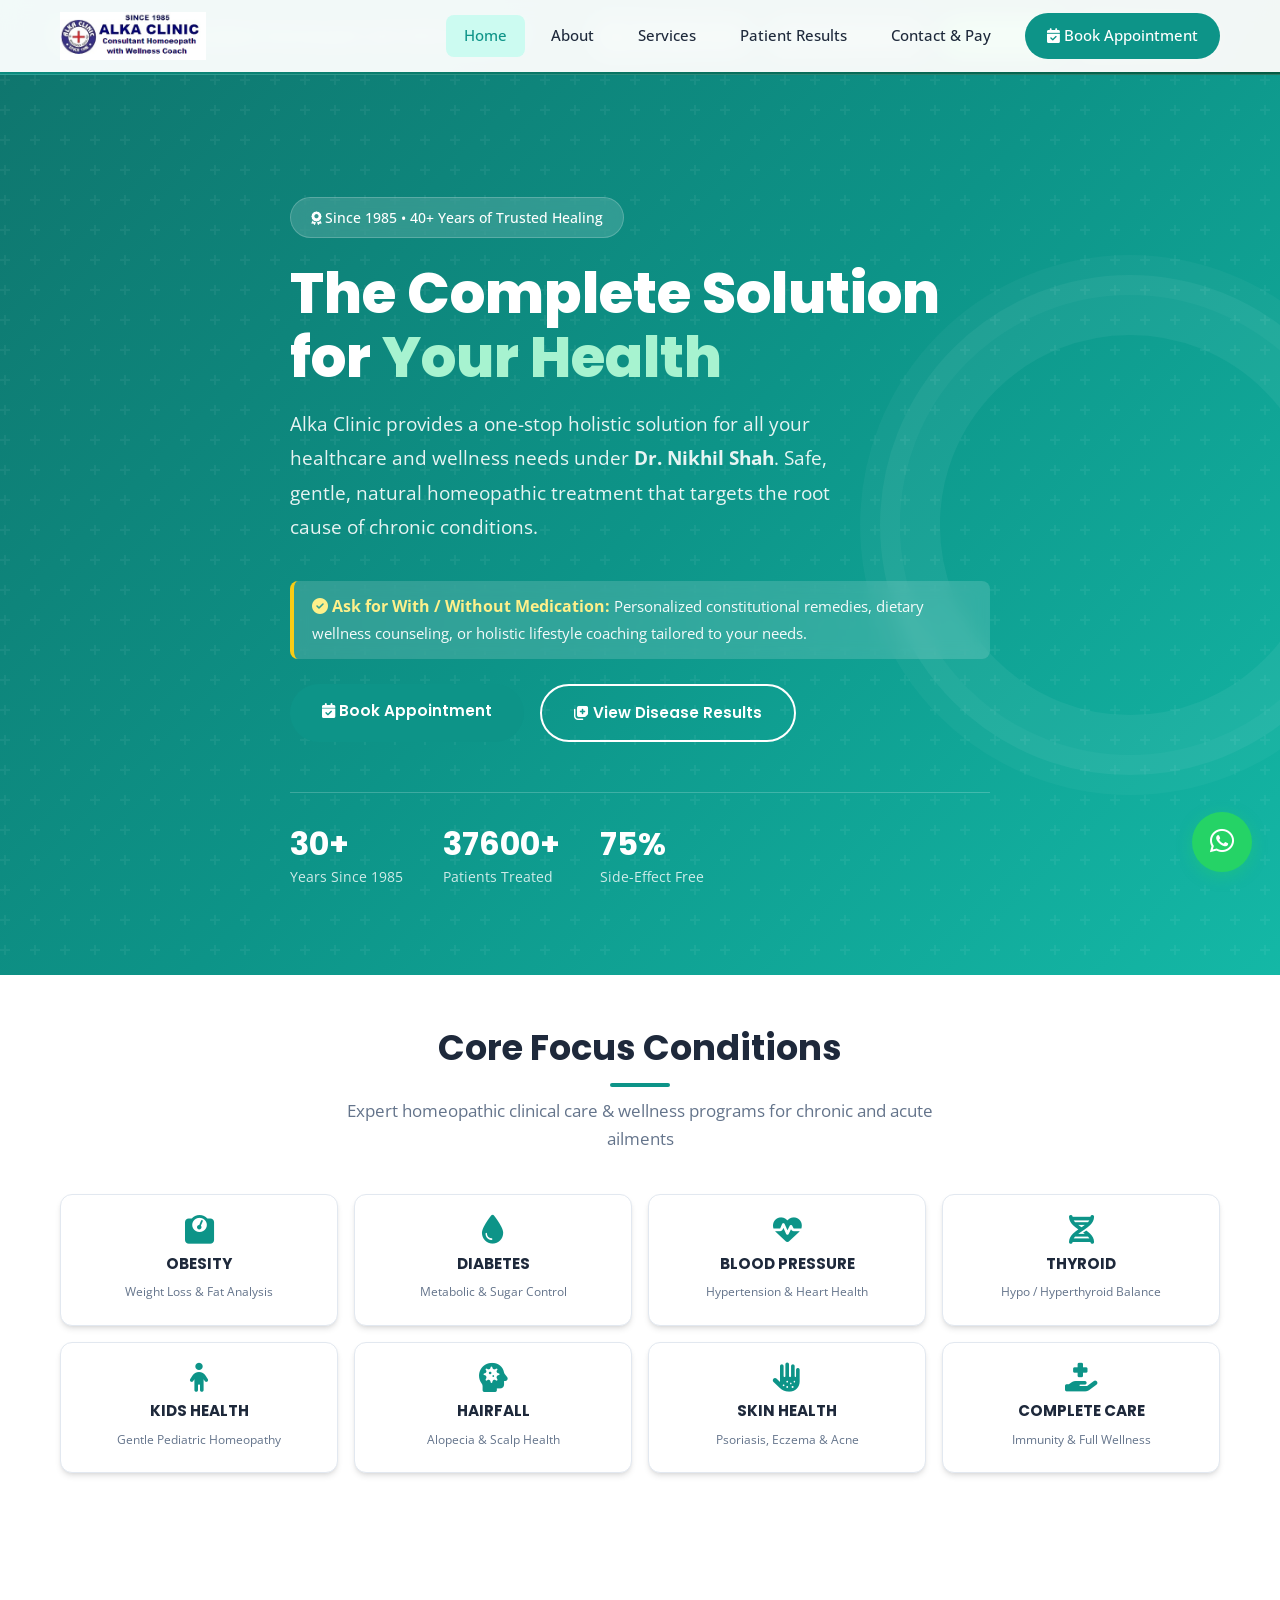
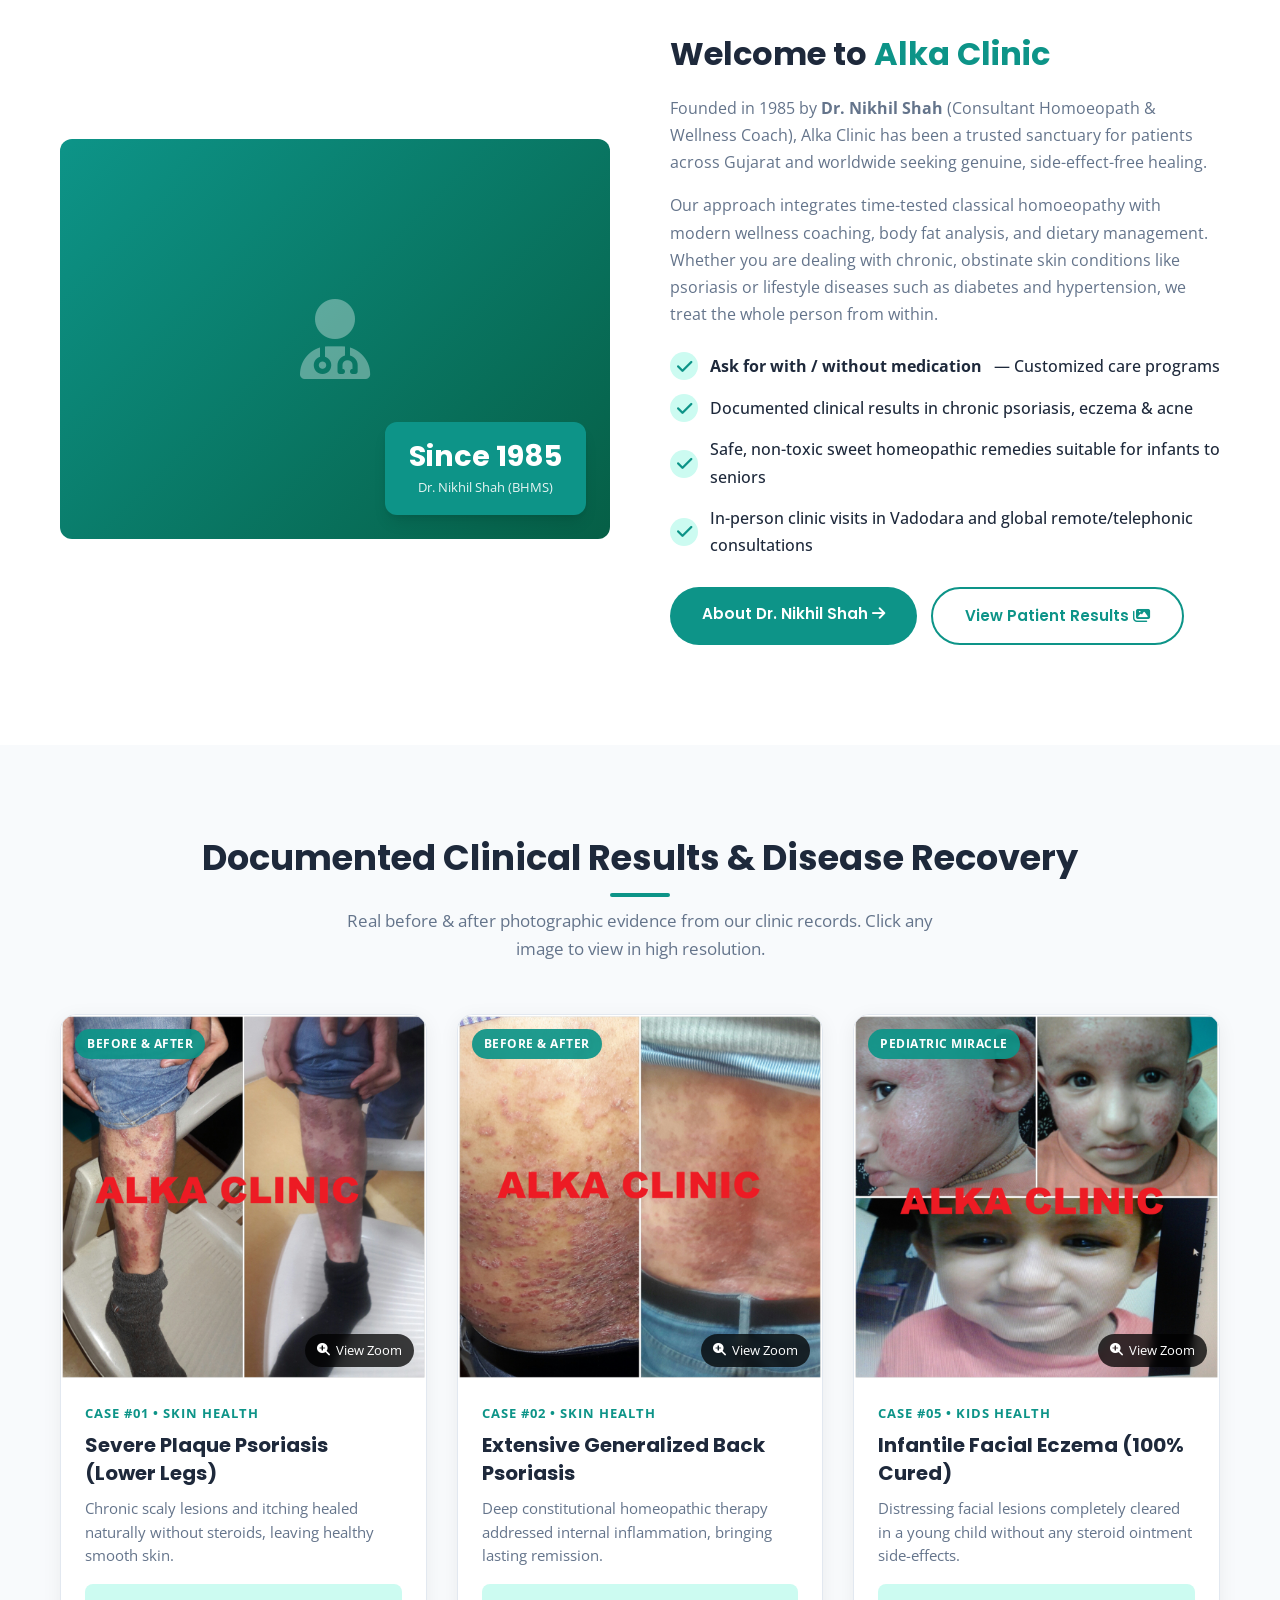
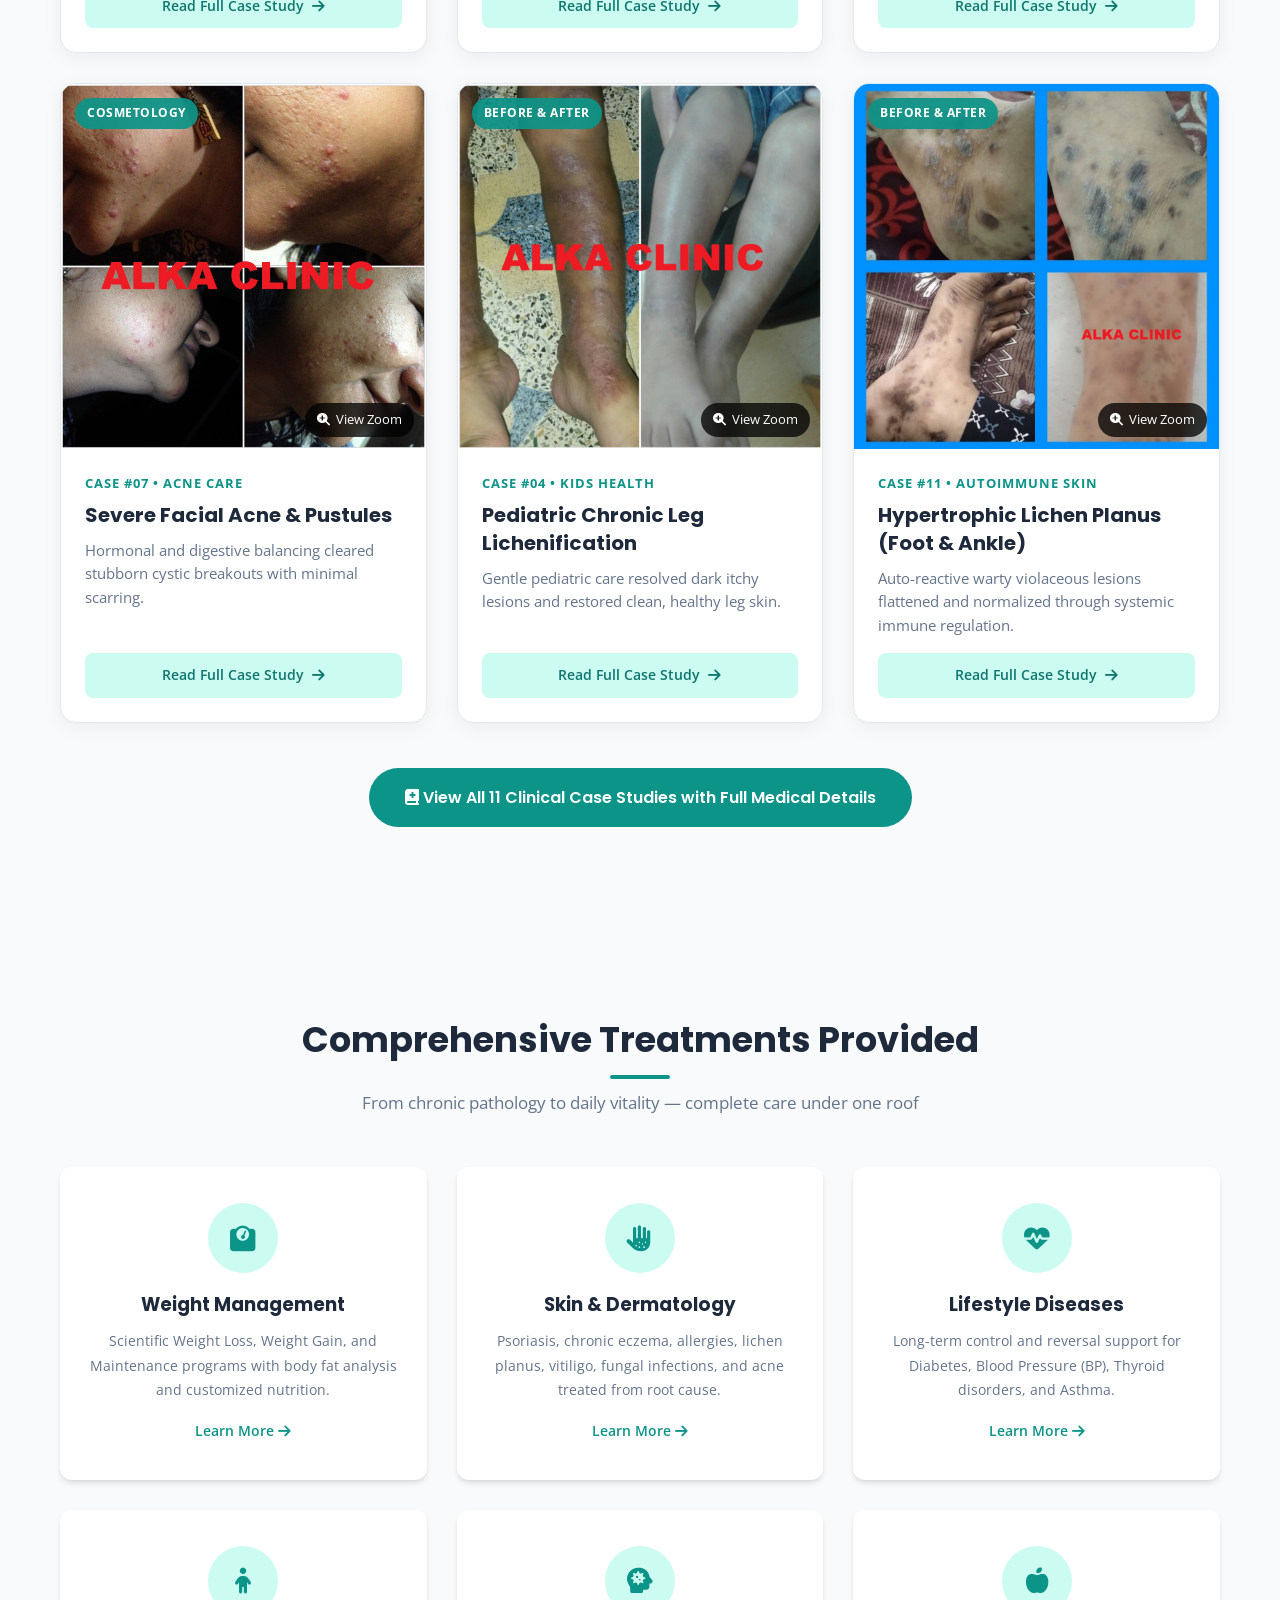
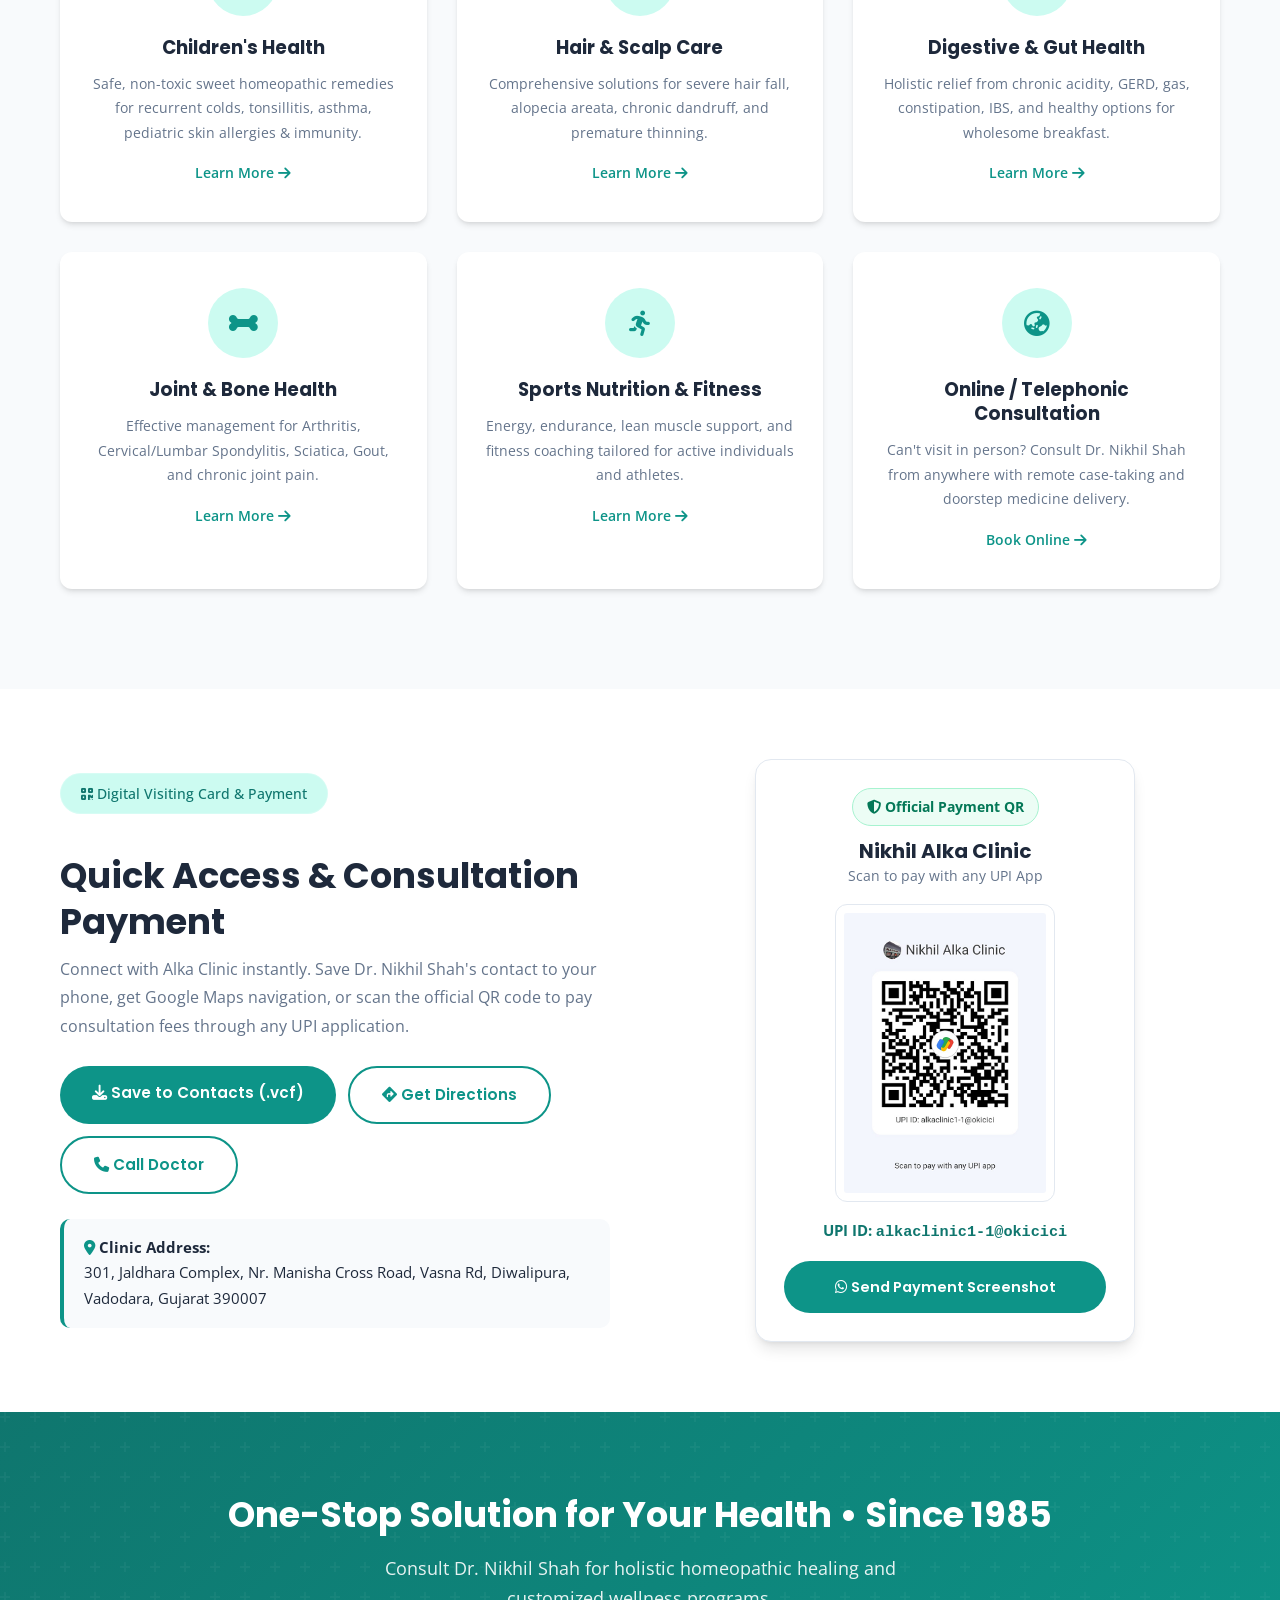
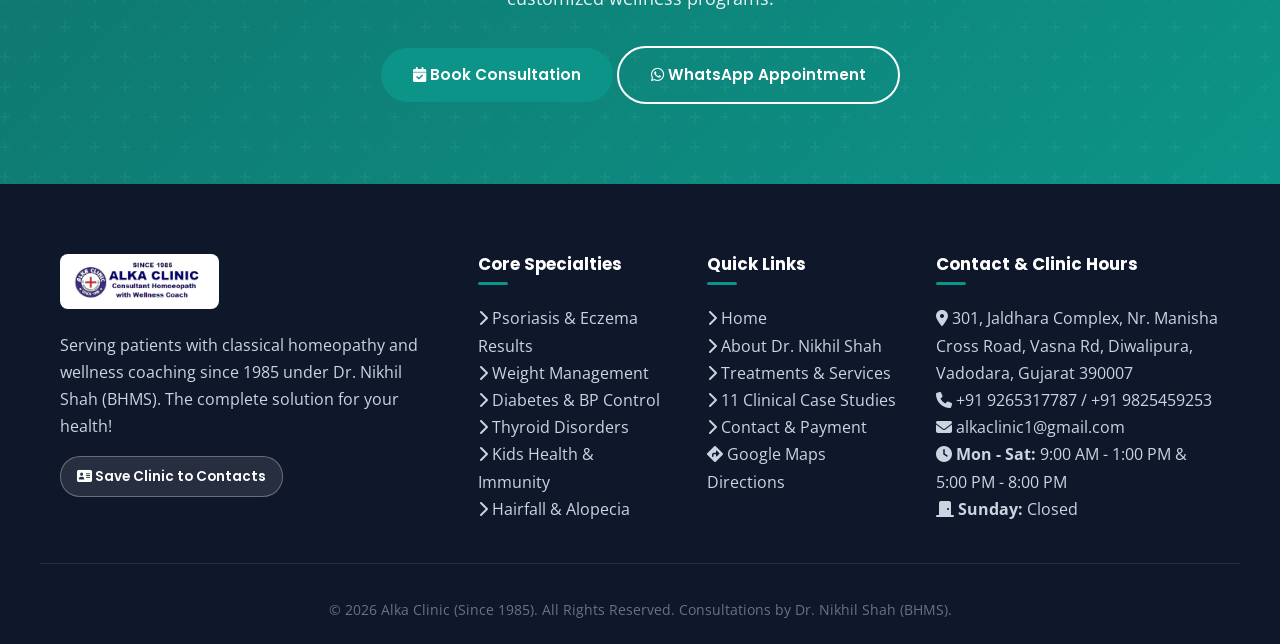
==== commit fa5e2b83: "Update site with exact details from alkaclinic.great-site.net and 11 disease cases" ====
--- a/index.html
+++ b/index.html
@@ -3,13 +3,13 @@
 <head>
   <meta charset="UTF-8">
   <meta name="viewport" content="width=device-width, initial-scale=1.0">
-  <meta name="description" content="Alka Clinic — Trusted Homeopathic Care Since 1985. Dr. Nikhil Shah offers expert homeopathic treatments for chronic diseases, skin & hair care, weight management, and holistic wellness in Vadodara, Gujarat.">
-  <meta name="keywords" content="homeopathy, Vadodara, Alka Clinic, Dr. Nikhil Shah, homeopathic doctor, skin treatment, weight loss, chronic disease, wellness coaching">
-  <meta name="author" content="Alka Clinic">
-  <meta property="og:title" content="Alka Clinic — Trusted Homeopathic Care Since 1985">
-  <meta property="og:description" content="Expert homeopathic treatments by Dr. Nikhil Shah. Personalized care for chronic diseases, skin & hair, weight management, and holistic wellness.">
-  <meta property="og:type" content="website">
-  <title>Alka Clinic — Trusted Homeopathic Care Since 1985 | Vadodara</title>
+  <meta name="description" content="Alka Clinic (Since 1985) — Led by Dr. Nikhil Shah, Consultant Homoeopath & Wellness Coach. Expert treatments for Psoriasis, Severe Skin Diseases, Weight Management, Chronic Diseases, Kids Health, Hairfall & Complete Care in Vadodara, Gujarat.">
+  <meta name="keywords" content="Alka Clinic, Dr Nikhil Shah, homeopathy Vadodara, psoriasis treatment, eczema cure, weight loss, obesity, diabetes, blood pressure, thyroid, hair fall, skin disease homeopathy">
+  <meta name="author" content="Alka Clinic - Dr. Nikhil Shah">
+  <meta property="og:title" content="Alka Clinic Since 1985 | Dr. Nikhil Shah - Consultant Homoeopath & Wellness Coach">
+  <meta property="og:description" content="One-stop solution for all your healthcare needs. Ask for with / without medication. Real documented clinical results.">
+  <meta property="og:image" content="images/logo.png">
+  <title>Alka Clinic Since 1985 | Dr. Nikhil Shah | Consultant Homoeopath &amp; Wellness Coach</title>
   <link rel="preconnect" href="https://fonts.googleapis.com">
   <link rel="preconnect" href="https://fonts.gstatic.com" crossorigin>
   <link href="https://fonts.googleapis.com/css2?family=Poppins:wght@400;500;600;700;800&family=Open+Sans:wght@400;500;600;700&display=swap" rel="stylesheet">
@@ -21,21 +21,33 @@
   <!-- Mobile Overlay -->
   <div class="mobile-overlay"></div>
 
+  <!-- Top Quick Actions Bar -->
+  <div class="quick-action-bar">
+    <div class="container quick-actions-wrap">
+      <div>
+        <i class="fas fa-certificate"></i> <strong>Since 1985</strong> &bull; Consultant Homoeopath with Wellness Coach
+      </div>
+      <div class="action-chips">
+        <a href="tel:+919265317787" class="action-chip"><i class="fas fa-phone"></i> +91 9265317787</a>
+        <a href="tel:+919825459253" class="action-chip"><i class="fas fa-phone-alt"></i> +91 9825459253</a>
+        <a href="https://api.whatsapp.com/send?phone=919265317787&text=Hi%20Dr.%20Nikhil%20Shah,%20I%20would%20like%20to%20consult%20at%20Alka%20Clinic." target="_blank" class="action-chip chip-whatsapp"><i class="fab fa-whatsapp"></i> WhatsApp</a>
+        <a href="images/contact_downloade611.vcf" class="action-chip" download><i class="fas fa-address-card"></i> Save Contact</a>
+      </div>
+    </div>
+  </div>
+
   <!-- Navigation -->
   <nav class="navbar">
     <div class="nav-container">
       <a href="index.html" class="nav-logo">
-        <i class="fas fa-leaf"></i>
-        <div>
-          <span class="logo-text">Alka Clinic</span>
-          <span class="logo-sub">Homeopathy &amp; Wellness</span>
-        </div>
+        <img src="images/logo.png" alt="Alka Clinic Logo" class="nav-logo-img">
       </a>
       <div class="nav-links">
         <a href="index.html" class="active">Home</a>
         <a href="about.html">About</a>
         <a href="services.html">Services</a>
-        <a href="contact.html">Contact</a>
+        <a href="results.html">Patient Results</a>
+        <a href="contact.html">Contact &amp; Pay</a>
         <a href="contact.html" class="nav-cta"><i class="fas fa-calendar-check"></i> Book Appointment</a>
       </div>
       <div class="hamburger">
@@ -50,25 +62,33 @@
   <section class="hero">
     <div class="container">
       <div class="hero-content">
-        <span class="hero-badge"><i class="fas fa-award"></i> Trusted Since 1985</span>
-        <h1>Holistic Healing with <span>Homeopathy</span></h1>
-        <p>Welcome to Alka Clinic — where traditional homeopathic wisdom meets modern wellness practices. Experience personalized, side-effect-free treatment that addresses the root cause of your health concerns.</p>
+        <span class="hero-badge"><i class="fas fa-award"></i> Since 1985 &bull; 40+ Years of Trusted Healing</span>
+        <h1>The Complete Solution for <span>Your Health</span></h1>
+        <p>Alka Clinic provides a one-stop holistic solution for all your healthcare and wellness needs under <strong>Dr. Nikhil Shah</strong>. Safe, gentle, natural homeopathic treatment that targets the root cause of chronic conditions.</p>
+        
+        <!-- Medication Choice Alert -->
+        <div style="background: rgba(255,255,255,0.15); backdrop-filter: blur(8px); border-left: 4px solid #facc15; padding: 12px 18px; border-radius: 8px; margin: 20px 0 25px; color: #ffffff; text-align: left;">
+          <strong style="color: #fef08a;"><i class="fas fa-check-circle"></i> Ask for With / Without Medication:</strong>
+          <span style="font-size: 0.92rem; opacity: 0.95;"> Personalized constitutional remedies, dietary wellness counseling, or holistic lifestyle coaching tailored to your needs.</span>
+        </div>
+
         <div class="hero-buttons">
           <a href="contact.html" class="btn btn-primary"><i class="fas fa-calendar-check"></i> Book Appointment</a>
-          <a href="services.html" class="btn btn-outline"><i class="fas fa-stethoscope"></i> Our Services</a>
-        </div>
+          <a href="results.html" class="btn btn-outline"><i class="fas fa-notes-medical"></i> View Disease Results</a>
+        </div>
+
         <div class="hero-stats">
           <div class="hero-stat">
-            <h3 data-count="40" data-suffix="+">0+</h3>
-            <p>Years Experience</p>
+            <h3 data-count="40" data-suffix="+">40+</h3>
+            <p>Years Since 1985</p>
           </div>
           <div class="hero-stat">
-            <h3 data-count="50000" data-suffix="+">0+</h3>
-            <p>Happy Patients</p>
+            <h3 data-count="50000" data-suffix="+">50,000+</h3>
+            <p>Patients Treated</p>
           </div>
           <div class="hero-stat">
-            <h3 data-count="100" data-suffix="%">0%</h3>
-            <p>Natural Treatment</p>
+            <h3 data-count="100" data-suffix="%">100%</h3>
+            <p>Side-Effect Free</p>
           </div>
         </div>
       </div>
@@ -76,253 +96,382 @@
     <div class="hero-decoration"></div>
   </section>
 
-  <!-- Welcome Section -->
+  <!-- Core Conditions Banner -->
+  <section style="padding: 50px 0 20px; background: #ffffff;">
+    <div class="container">
+      <div class="section-title fade-in" style="margin-bottom: 25px;">
+        <h2>Core Focus <span>Conditions</span></h2>
+        <p>Expert homeopathic clinical care &amp; wellness programs for chronic and acute ailments</p>
+      </div>
+
+      <div class="core-conditions-grid">
+        <div class="condition-pill fade-in">
+          <i class="fas fa-weight-scale"></i>
+          <h4>OBESITY</h4>
+          <span>Weight Loss &amp; Fat Analysis</span>
+        </div>
+        <div class="condition-pill fade-in">
+          <i class="fas fa-tint"></i>
+          <h4>DIABETES</h4>
+          <span>Metabolic &amp; Sugar Control</span>
+        </div>
+        <div class="condition-pill fade-in">
+          <i class="fas fa-heartbeat"></i>
+          <h4>BLOOD PRESSURE</h4>
+          <span>Hypertension &amp; Heart Health</span>
+        </div>
+        <div class="condition-pill fade-in">
+          <i class="fas fa-dna"></i>
+          <h4>THYROID</h4>
+          <span>Hypo / Hyperthyroid Balance</span>
+        </div>
+        <div class="condition-pill fade-in">
+          <i class="fas fa-child"></i>
+          <h4>KIDS HEALTH</h4>
+          <span>Gentle Pediatric Homeopathy</span>
+        </div>
+        <div class="condition-pill fade-in">
+          <i class="fas fa-head-side-virus"></i>
+          <h4>HAIRFALL</h4>
+          <span>Alopecia &amp; Scalp Health</span>
+        </div>
+        <div class="condition-pill fade-in">
+          <i class="fas fa-allergies"></i>
+          <h4>SKIN HEALTH</h4>
+          <span>Psoriasis, Eczema &amp; Acne</span>
+        </div>
+        <div class="condition-pill fade-in">
+          <i class="fas fa-hand-holding-medical"></i>
+          <h4>COMPLETE CARE</h4>
+          <span>Immunity &amp; Full Wellness</span>
+        </div>
+      </div>
+    </div>
+  </section>
+
+  <!-- Welcome / Doctor Section -->
   <section class="welcome">
     <div class="container">
       <div class="welcome-grid">
-        <div class="welcome-image fade-in">
-          <i class="fas fa-clinic-medical"></i>
+        <div class="welcome-image fade-in" style="background: linear-gradient(135deg, #0d9488 0%, #065f46 100%);">
+          <i class="fas fa-user-md" style="font-size: 5rem; color: rgba(255,255,255,0.85);"></i>
           <div class="experience-badge">
-            <h3>40+</h3>
-            <p>Years of Excellence</p>
+            <h3>Since 1985</h3>
+            <p>Dr. Nikhil Shah (BHMS)</p>
           </div>
         </div>
         <div class="welcome-text fade-in">
           <h2>Welcome to <span>Alka Clinic</span></h2>
-          <p>Founded in 1985 by Dr. Nikhil Shah, Alka Clinic has been a cornerstone of homeopathic healthcare in Vadodara for over four decades. Our approach is rooted in classical homeopathy — we believe in treating the whole person, not just the symptoms.</p>
-          <p>With a deep understanding of the body's natural healing capacity, we offer safe, gentle, and effective treatments for a wide range of acute and chronic conditions. Every patient receives an individualized treatment plan designed around their unique constitution and health needs.</p>
+          <p>Founded in 1985 by <strong>Dr. Nikhil Shah</strong> (Consultant Homoeopath &amp; Wellness Coach), Alka Clinic has been a trusted sanctuary for patients across Gujarat and worldwide seeking genuine, side-effect-free healing.</p>
+          <p>Our approach integrates time-tested classical homoeopathy with modern wellness coaching, body fat analysis, and dietary management. Whether you are dealing with chronic, obstinate skin conditions like psoriasis or lifestyle diseases such as diabetes and hypertension, we treat the whole person from within.</p>
           <ul class="welcome-features">
-            <li><i class="fas fa-check"></i> Personalized homeopathic treatment plans</li>
-            <li><i class="fas fa-check"></i> Natural, side-effect-free medicines</li>
-            <li><i class="fas fa-check"></i> In-person &amp; telephonic consultations available</li>
-            <li><i class="fas fa-check"></i> Comprehensive wellness coaching &amp; diet counseling</li>
+            <li><i class="fas fa-check"></i> <strong>Ask for with / without medication</strong> — Customized care programs</li>
+            <li><i class="fas fa-check"></i> Documented clinical results in chronic psoriasis, eczema &amp; acne</li>
+            <li><i class="fas fa-check"></i> Safe, non-toxic sweet homeopathic remedies suitable for infants to seniors</li>
+            <li><i class="fas fa-check"></i> In-person clinic visits in Vadodara and global remote/telephonic consultations</li>
           </ul>
-          <div style="margin-top: 28px;">
-            <a href="about.html" class="btn btn-outline-dark">Learn More About Us <i class="fas fa-arrow-right"></i></a>
-          </div>
-        </div>
-      </div>
-    </div>
-  </section>
-
-  <!-- Services Overview -->
+          <div style="margin-top: 28px; display: flex; gap: 14px; flex-wrap: wrap;">
+            <a href="about.html" class="btn btn-primary">About Dr. Nikhil Shah <i class="fas fa-arrow-right"></i></a>
+            <a href="results.html" class="btn btn-outline-dark">View Patient Results <i class="fas fa-images"></i></a>
+          </div>
+        </div>
+      </div>
+    </div>
+  </section>
+
+  <!-- Featured Patient Clinical Results Showcase -->
+  <section class="results-section" style="background: #f8fafc;">
+    <div class="container">
+      <div class="section-title fade-in">
+        <h2>Documented Clinical Results &amp; <span>Disease Recovery</span></h2>
+        <p>Real before &amp; after photographic evidence from our clinic records. Click any image to view in high resolution.</p>
+      </div>
+
+      <div class="results-grid">
+        <!-- 1. Leg Psoriasis -->
+        <div class="result-card fade-in">
+          <div class="result-img-wrap" data-title="Chronic Lower Leg Plaque Psoriasis" data-detail="Severe red scaly plaques cleared completely with homeopathic constitutional remedies at Alka Clinic.">
+            <span class="result-badge-top">Before &amp; After</span>
+            <img src="images/1.jpg" alt="Psoriasis Lower Leg Recovery Before and After">
+            <div class="result-overlay-btn"><i class="fas fa-search-plus"></i> View Zoom</div>
+          </div>
+          <div class="result-body">
+            <span class="result-case-num">Case #01 &bull; Skin Health</span>
+            <h3>Severe Plaque Psoriasis (Lower Legs)</h3>
+            <p>Chronic scaly lesions and itching healed naturally without steroids, leaving healthy smooth skin.</p>
+            <a href="results.html" class="result-footer-link">Read Full Case Study <i class="fas fa-arrow-right"></i></a>
+          </div>
+        </div>
+
+        <!-- 2. Back Psoriasis -->
+        <div class="result-card fade-in">
+          <div class="result-img-wrap" data-title="Extensive Back Psoriasis" data-detail="Extensive erythematous scaly plaques across lumbar and back cleared into clear skin.">
+            <span class="result-badge-top">Before &amp; After</span>
+            <img src="images/2.jpg" alt="Back Psoriasis Treatment Before and After">
+            <div class="result-overlay-btn"><i class="fas fa-search-plus"></i> View Zoom</div>
+          </div>
+          <div class="result-body">
+            <span class="result-case-num">Case #02 &bull; Skin Health</span>
+            <h3>Extensive Generalized Back Psoriasis</h3>
+            <p>Deep constitutional homeopathic therapy addressed internal inflammation, bringing lasting remission.</p>
+            <a href="results.html" class="result-footer-link">Read Full Case Study <i class="fas fa-arrow-right"></i></a>
+          </div>
+        </div>
+
+        <!-- 3. Infant Eczema -->
+        <div class="result-card fade-in">
+          <div class="result-img-wrap" data-title="Infantile Facial Atopic Dermatitis" data-detail="Oozing, crusting infant facial eczema 100% cured with gentle homeopathic sweet pills.">
+            <span class="result-badge-top">Pediatric Miracle</span>
+            <img src="images/5.jpg" alt="Infant Facial Eczema Cure Before and After">
+            <div class="result-overlay-btn"><i class="fas fa-search-plus"></i> View Zoom</div>
+          </div>
+          <div class="result-body">
+            <span class="result-case-num">Case #05 &bull; Kids Health</span>
+            <h3>Infantile Facial Eczema (100% Cured)</h3>
+            <p>Distressing facial lesions completely cleared in a young child without any steroid ointment side-effects.</p>
+            <a href="results.html" class="result-footer-link">Read Full Case Study <i class="fas fa-arrow-right"></i></a>
+          </div>
+        </div>
+
+        <!-- 4. Facial Acne -->
+        <div class="result-card fade-in">
+          <div class="result-img-wrap" data-title="Severe Facial Acne Vulgaris" data-detail="Painful cystic pustules healed, restoring smooth healthy facial complexion.">
+            <span class="result-badge-top">Cosmetology</span>
+            <img src="images/7.jpg" alt="Severe Facial Acne Vulgaris Before and After">
+            <div class="result-overlay-btn"><i class="fas fa-search-plus"></i> View Zoom</div>
+          </div>
+          <div class="result-body">
+            <span class="result-case-num">Case #07 &bull; Acne Care</span>
+            <h3>Severe Facial Acne &amp; Pustules</h3>
+            <p>Hormonal and digestive balancing cleared stubborn cystic breakouts with minimal scarring.</p>
+            <a href="results.html" class="result-footer-link">Read Full Case Study <i class="fas fa-arrow-right"></i></a>
+          </div>
+        </div>
+
+        <!-- 5. Pediatric Leg Eczema -->
+        <div class="result-card fade-in">
+          <div class="result-img-wrap" data-title="Pediatric Chronic Leg Eczema" data-detail="Chronic thickened, itchy patches on bilateral legs resolved in young patient.">
+            <span class="result-badge-top">Before &amp; After</span>
+            <img src="images/4.jpg" alt="Pediatric Leg Eczema Before and After">
+            <div class="result-overlay-btn"><i class="fas fa-search-plus"></i> View Zoom</div>
+          </div>
+          <div class="result-body">
+            <span class="result-case-num">Case #04 &bull; Kids Health</span>
+            <h3>Pediatric Chronic Leg Lichenification</h3>
+            <p>Gentle pediatric care resolved dark itchy lesions and restored clean, healthy leg skin.</p>
+            <a href="results.html" class="result-footer-link">Read Full Case Study <i class="fas fa-arrow-right"></i></a>
+          </div>
+        </div>
+
+        <!-- 6. Lichen Planus -->
+        <div class="result-card fade-in">
+          <div class="result-img-wrap" data-title="Lichen Planus Hypertrophicus (Ankle/Foot)" data-detail="Warty, hyperpigmented autoimmune skin lesions on foot completely flattened and resolved.">
+            <span class="result-badge-top">Before &amp; After</span>
+            <img src="images/11.jpeg" alt="Lichen Planus Foot Before and After">
+            <div class="result-overlay-btn"><i class="fas fa-search-plus"></i> View Zoom</div>
+          </div>
+          <div class="result-body">
+            <span class="result-case-num">Case #11 &bull; Autoimmune Skin</span>
+            <h3>Hypertrophic Lichen Planus (Foot &amp; Ankle)</h3>
+            <p>Auto-reactive warty violaceous lesions flattened and normalized through systemic immune regulation.</p>
+            <a href="results.html" class="result-footer-link">Read Full Case Study <i class="fas fa-arrow-right"></i></a>
+          </div>
+        </div>
+      </div>
+
+      <div style="text-align: center; margin-top: 45px;">
+        <a href="results.html" class="btn btn-primary" style="padding: 16px 36px; font-size: 1rem;"><i class="fas fa-book-medical"></i> View All 11 Clinical Case Studies with Full Medical Details</a>
+      </div>
+    </div>
+  </section>
+
+  <!-- Complete Treatments Provided Section -->
   <section class="services-overview">
     <div class="container">
       <div class="section-title fade-in">
-        <h2>Our Specializations</h2>
-        <p>Comprehensive homeopathic care tailored to your individual health needs</p>
-      </div>
+        <h2>Comprehensive Treatments Provided</h2>
+        <p>From chronic pathology to daily vitality — complete care under one roof</p>
+      </div>
+
       <div class="services-grid">
-        <div class="service-card fade-in">
-          <div class="service-icon"><i class="fas fa-mortar-pestle"></i></div>
-          <h3>Classical Homeopathy</h3>
-          <p>Evidence-based homeopathic treatment that stimulates the body's innate healing ability for lasting health improvements.</p>
-          <a href="services.html" class="card-link">Learn More <i class="fas fa-arrow-right"></i></a>
-        </div>
-        <div class="service-card fade-in">
-          <div class="service-icon"><i class="fas fa-hand-sparkles"></i></div>
-          <h3>Skin &amp; Hair Care</h3>
-          <p>Specialized treatments for psoriasis, eczema, allergies, hair fall, and other dermatological concerns without side effects.</p>
-          <a href="services.html" class="card-link">Learn More <i class="fas fa-arrow-right"></i></a>
-        </div>
         <div class="service-card fade-in">
           <div class="service-icon"><i class="fas fa-weight-scale"></i></div>
           <h3>Weight Management</h3>
-          <p>Holistic weight loss and gain programs combining homeopathy, diet counseling, and body fat analysis for lasting results.</p>
-          <a href="services.html" class="card-link">Learn More <i class="fas fa-arrow-right"></i></a>
-        </div>
+          <p>Scientific Weight Loss, Weight Gain, and Maintenance programs with body fat analysis and customized nutrition.</p>
+          <a href="services.html" class="card-link">Learn More <i class="fas fa-arrow-right"></i></a>
+        </div>
+
+        <div class="service-card fade-in">
+          <div class="service-icon"><i class="fas fa-allergies"></i></div>
+          <h3>Skin &amp; Dermatology</h3>
+          <p>Psoriasis, chronic eczema, allergies, lichen planus, vitiligo, fungal infections, and acne treated from root cause.</p>
+          <a href="services.html" class="card-link">Learn More <i class="fas fa-arrow-right"></i></a>
+        </div>
+
         <div class="service-card fade-in">
           <div class="service-icon"><i class="fas fa-heartbeat"></i></div>
-          <h3>Chronic Diseases</h3>
-          <p>Effective management of diabetes, blood pressure, thyroid disorders, asthma, and acidity through natural remedies.</p>
-          <a href="services.html" class="card-link">Learn More <i class="fas fa-arrow-right"></i></a>
-        </div>
+          <h3>Lifestyle Diseases</h3>
+          <p>Long-term control and reversal support for Diabetes, Blood Pressure (BP), Thyroid disorders, and Asthma.</p>
+          <a href="services.html" class="card-link">Learn More <i class="fas fa-arrow-right"></i></a>
+        </div>
+
         <div class="service-card fade-in">
           <div class="service-icon"><i class="fas fa-child"></i></div>
           <h3>Children's Health</h3>
-          <p>Gentle, safe homeopathic care for common childhood ailments including recurrent infections, allergies, and growth support.</p>
-          <a href="services.html" class="card-link">Learn More <i class="fas fa-arrow-right"></i></a>
-        </div>
-        <div class="service-card fade-in">
-          <div class="service-icon"><i class="fas fa-spa"></i></div>
-          <h3>Wellness Coaching</h3>
-          <p>Comprehensive lifestyle guidance including nutrition planning, stress management, and immunity-boosting strategies.</p>
-          <a href="services.html" class="card-link">Learn More <i class="fas fa-arrow-right"></i></a>
-        </div>
-      </div>
-    </div>
-  </section>
-
-  <!-- Why Choose Us -->
-  <section class="why-choose">
-    <div class="container">
-      <div class="section-title fade-in">
-        <h2>Why Choose Alka Clinic</h2>
-        <p>Decades of trust, thousands of success stories, and a commitment to your wellbeing</p>
-      </div>
-      <div class="why-grid">
-        <div class="why-card fade-in">
-          <div class="why-icon"><i class="fas fa-user-md"></i></div>
-          <h3 data-count="40" data-suffix="+">40+</h3>
-          <p>Years of Expertise in Homeopathic Medicine</p>
-        </div>
-        <div class="why-card fade-in">
-          <div class="why-icon"><i class="fas fa-users"></i></div>
-          <h3 data-count="50000" data-suffix="+">50000+</h3>
-          <p>Patients Treated Successfully</p>
-        </div>
-        <div class="why-card fade-in">
-          <div class="why-icon"><i class="fas fa-leaf"></i></div>
-          <h3>100%</h3>
-          <p>Natural &amp; Holistic Approach</p>
-        </div>
-        <div class="why-card fade-in">
-          <div class="why-icon"><i class="fas fa-hand-holding-heart"></i></div>
-          <h3>1:1</h3>
-          <p>Personalized Care &amp; Attention</p>
-        </div>
-      </div>
-    </div>
-  </section>
-
-  <!-- Testimonials -->
-  <section class="testimonials">
-    <div class="container">
-      <div class="section-title fade-in">
-        <h2>What Our Patients Say</h2>
-        <p>Real stories from real people who trusted us with their health</p>
-      </div>
-      <div class="testimonials-grid">
-        <div class="testimonial-card fade-in">
-          <div class="quote-icon"><i class="fas fa-quote-left"></i></div>
-          <div class="testimonial-stars">
-            <i class="fas fa-star"></i><i class="fas fa-star"></i><i class="fas fa-star"></i><i class="fas fa-star"></i><i class="fas fa-star"></i>
-          </div>
-          <p>"I suffered from severe psoriasis for over 8 years. After trying countless treatments, I visited Alka Clinic. Dr. Shah's holistic approach completely transformed my skin health within months. I'm grateful beyond words."</p>
-          <div class="testimonial-author">
-            <div class="testimonial-avatar">RK</div>
-            <div class="testimonial-info">
-              <h4>Rajesh K.</h4>
-              <span>Vadodara, Gujarat</span>
-            </div>
-          </div>
-        </div>
-        <div class="testimonial-card fade-in">
-          <div class="quote-icon"><i class="fas fa-quote-left"></i></div>
-          <div class="testimonial-stars">
-            <i class="fas fa-star"></i><i class="fas fa-star"></i><i class="fas fa-star"></i><i class="fas fa-star"></i><i class="fas fa-star"></i>
-          </div>
-          <p>"Dr. Nikhil Shah helped me manage my thyroid condition naturally. His personalized care and patience made all the difference. My energy levels have improved and I feel healthier than I have in years."</p>
-          <div class="testimonial-author">
-            <div class="testimonial-avatar">PM</div>
-            <div class="testimonial-info">
-              <h4>Priya M.</h4>
-              <span>Vadodara, Gujarat</span>
-            </div>
-          </div>
-        </div>
-        <div class="testimonial-card fade-in">
-          <div class="quote-icon"><i class="fas fa-quote-left"></i></div>
-          <div class="testimonial-stars">
-            <i class="fas fa-star"></i><i class="fas fa-star"></i><i class="fas fa-star"></i><i class="fas fa-star"></i><i class="fas fa-star"></i>
-          </div>
-          <p>"My daughter had recurring allergies and low immunity. The treatment at Alka Clinic was gentle and effective. Within a few months, her health improved dramatically. Highly recommend for children's health issues."</p>
-          <div class="testimonial-author">
-            <div class="testimonial-avatar">AS</div>
-            <div class="testimonial-info">
-              <h4>Amit S.</h4>
-              <span>Vadodara, Gujarat</span>
-            </div>
-          </div>
-        </div>
-      </div>
-    </div>
-  </section>
-
-  <!-- CTA Banner -->
+          <p>Safe, non-toxic sweet homeopathic remedies for recurrent colds, tonsillitis, asthma, pediatric skin allergies &amp; immunity.</p>
+          <a href="services.html" class="card-link">Learn More <i class="fas fa-arrow-right"></i></a>
+        </div>
+
+        <div class="service-card fade-in">
+          <div class="service-icon"><i class="fas fa-head-side-virus"></i></div>
+          <h3>Hair &amp; Scalp Care</h3>
+          <p>Comprehensive solutions for severe hair fall, alopecia areata, chronic dandruff, and premature thinning.</p>
+          <a href="services.html" class="card-link">Learn More <i class="fas fa-arrow-right"></i></a>
+        </div>
+
+        <div class="service-card fade-in">
+          <div class="service-icon"><i class="fas fa-apple-alt"></i></div>
+          <h3>Digestive &amp; Gut Health</h3>
+          <p>Holistic relief from chronic acidity, GERD, gas, constipation, IBS, and healthy options for wholesome breakfast.</p>
+          <a href="services.html" class="card-link">Learn More <i class="fas fa-arrow-right"></i></a>
+        </div>
+
+        <div class="service-card fade-in">
+          <div class="service-icon"><i class="fas fa-bone"></i></div>
+          <h3>Joint &amp; Bone Health</h3>
+          <p>Effective management for Arthritis, Cervical/Lumbar Spondylitis, Sciatica, Gout, and chronic joint pain.</p>
+          <a href="services.html" class="card-link">Learn More <i class="fas fa-arrow-right"></i></a>
+        </div>
+
+        <div class="service-card fade-in">
+          <div class="service-icon"><i class="fas fa-running"></i></div>
+          <h3>Sports Nutrition &amp; Fitness</h3>
+          <p>Energy, endurance, lean muscle support, and fitness coaching tailored for active individuals and athletes.</p>
+          <a href="services.html" class="card-link">Learn More <i class="fas fa-arrow-right"></i></a>
+        </div>
+
+        <div class="service-card fade-in">
+          <div class="service-icon"><i class="fas fa-globe-asia"></i></div>
+          <h3>Online / Telephonic Consultation</h3>
+          <p>Can't visit in person? Consult Dr. Nikhil Shah from anywhere with remote case-taking and doorstep medicine delivery.</p>
+          <a href="contact.html" class="card-link">Book Online <i class="fas fa-arrow-right"></i></a>
+        </div>
+      </div>
+    </div>
+  </section>
+
+  <!-- Payment QR & Digital Card Quick Box -->
+  <section style="padding: 70px 0; background: #ffffff;">
+    <div class="container">
+      <div class="welcome-grid" style="align-items: center;">
+        <div>
+          <span class="hero-badge" style="background: var(--primary-light); color: var(--primary-dark);"><i class="fas fa-qrcode"></i> Digital Visiting Card &amp; Payment</span>
+          <h2 style="font-size: 2.2rem; margin: 15px 0 10px;">Quick Access &amp; <span>Consultation Payment</span></h2>
+          <p style="color: var(--text-light); line-height: 1.8;">Connect with Alka Clinic instantly. Save Dr. Nikhil Shah's contact to your phone, get Google Maps navigation, or scan the official QR code to pay consultation fees through any UPI application.</p>
+          
+          <div style="display: flex; gap: 12px; flex-wrap: wrap; margin-top: 25px;">
+            <a href="images/contact_downloade611.vcf" class="btn btn-primary" download><i class="fas fa-download"></i> Save to Contacts (.vcf)</a>
+            <a href="https://maps.app.goo.gl/dJybzuoZheEfjZWeA" target="_blank" class="btn btn-outline-dark"><i class="fas fa-directions"></i> Get Directions</a>
+            <a href="tel:+919265317787" class="btn btn-outline-dark"><i class="fas fa-phone"></i> Call Doctor</a>
+          </div>
+
+          <div style="margin-top: 25px; padding: 16px 20px; background: var(--gray-50); border-radius: 10px; border-left: 4px solid var(--primary);">
+            <p style="margin: 0; font-size: 0.95rem; color: var(--text);">
+              <strong><i class="fas fa-map-marker-alt" style="color: var(--primary);"></i> Clinic Address:</strong><br>
+              301, Jaldhara Complex, Nr. Manisha Cross Road, Vasna Rd, Diwalipura, Vadodara, Gujarat 390007
+            </p>
+          </div>
+        </div>
+
+        <div>
+          <div class="payment-qr-card">
+            <span class="upi-badge"><i class="fas fa-shield-alt"></i> Official Payment QR</span>
+            <h3 style="font-size: 1.25rem;">Nikhil Alka Clinic</h3>
+            <p style="color: var(--text-light); font-size: 0.88rem;">Scan to pay with any UPI App</p>
+            <img src="images/upi-qr.png" alt="Google Pay QR Code" class="payment-qr-img">
+            <p style="font-weight: 700; color: var(--primary-dark); font-size: 0.95rem;">UPI ID: <code>alkaclinic1-1@okicici</code></p>
+            <a href="https://api.whatsapp.com/send?phone=919265317787&text=Hi%20Dr.%20Nikhil%20Shah,%20I%20have%20transferred%20the%20consultation%20fees.%20Please%20find%20attached%20screenshot." target="_blank" class="btn btn-primary" style="margin-top: 15px; width: 100%; font-size: 0.9rem;"><i class="fab fa-whatsapp"></i> Send Payment Screenshot</a>
+          </div>
+        </div>
+      </div>
+    </div>
+  </section>
+
+  <!-- CTA Section -->
   <section class="cta-banner">
-    <div class="container">
-      <h2>Ready to Start Your Healing Journey?</h2>
-      <p>Book a consultation with Dr. Nikhil Shah today and experience the power of personalized homeopathic care.</p>
-      <a href="contact.html" class="btn btn-outline"><i class="fas fa-phone"></i> Contact Us Now</a>
+    <div class="container cta-content">
+      <h2>One-Stop Solution for Your Health &bull; Since 1985</h2>
+      <p>Consult Dr. Nikhil Shah for holistic homeopathic healing and customized wellness programs.</p>
+      <div class="cta-buttons">
+        <a href="contact.html" class="btn btn-primary"><i class="fas fa-calendar-check"></i> Book Consultation</a>
+        <a href="https://api.whatsapp.com/send?phone=919265317787&text=Hi%20Dr.%20Nikhil%20Shah,%20I%20would%20like%20to%20consult%20at%20Alka%20Clinic" target="_blank" class="btn btn-outline"><i class="fab fa-whatsapp"></i> WhatsApp Appointment</a>
+      </div>
     </div>
   </section>
 
   <!-- Footer -->
   <footer class="footer">
-    <div class="container">
-      <div class="footer-grid">
-        <div class="footer-about">
-          <div class="footer-logo">
-            <i class="fas fa-leaf"></i>
-            <span>Alka Clinic</span>
-          </div>
-          <p>Providing trusted homeopathic healthcare in Vadodara since 1985. We believe in treating the root cause of illness through natural, holistic healing methods.</p>
-          <div class="footer-social">
-            <a href="#" aria-label="Facebook"><i class="fab fa-facebook-f"></i></a>
-            <a href="#" aria-label="Instagram"><i class="fab fa-instagram"></i></a>
-            <a href="#" aria-label="Twitter"><i class="fab fa-twitter"></i></a>
-            <a href="#" aria-label="YouTube"><i class="fab fa-youtube"></i></a>
-          </div>
-        </div>
-        <div>
-          <h4>Quick Links</h4>
-          <ul class="footer-links">
-            <li><a href="index.html"><i class="fas fa-chevron-right"></i> Home</a></li>
-            <li><a href="about.html"><i class="fas fa-chevron-right"></i> About Us</a></li>
-            <li><a href="services.html"><i class="fas fa-chevron-right"></i> Services</a></li>
-            <li><a href="contact.html"><i class="fas fa-chevron-right"></i> Contact</a></li>
-          </ul>
-        </div>
-        <div>
-          <h4>Our Services</h4>
-          <ul class="footer-links">
-            <li><a href="services.html"><i class="fas fa-chevron-right"></i> Homeopathy</a></li>
-            <li><a href="services.html"><i class="fas fa-chevron-right"></i> Skin &amp; Hair</a></li>
-            <li><a href="services.html"><i class="fas fa-chevron-right"></i> Weight Management</a></li>
-            <li><a href="services.html"><i class="fas fa-chevron-right"></i> Chronic Diseases</a></li>
-            <li><a href="services.html"><i class="fas fa-chevron-right"></i> Wellness Coaching</a></li>
-          </ul>
-        </div>
-        <div>
-          <h4>Contact Info</h4>
-          <ul class="footer-contact">
-            <li>
-              <i class="fas fa-map-marker-alt"></i>
-              <span>301/302, Jaldhara Complex, Near Manisha Cross Road, Vasna Road, Diwalipura, Vadodara — 390007</span>
-            </li>
-            <li>
-              <i class="fas fa-phone"></i>
-              <span><a href="tel:+919265317787">+91 92653 17787</a></span>
-            </li>
-            <li>
-              <i class="fas fa-envelope"></i>
-              <span><a href="mailto:alkaclinic1@gmail.com">alkaclinic1@gmail.com</a></span>
-            </li>
-            <li>
-              <i class="fas fa-clock"></i>
-              <span>Mon–Sat: 9 AM – 1 PM &amp; 5 PM – 8 PM<br>Sunday: Closed</span>
-            </li>
-          </ul>
-        </div>
-      </div>
-      <div class="footer-bottom">
-        <p>&copy; 2024 Alka Clinic. All Rights Reserved. | Designed with <i class="fas fa-heart" style="color: #ef4444;"></i> for Healing</p>
+    <div class="container footer-grid">
+      <div class="footer-col">
+        <img src="images/logo.png" alt="Alka Clinic" class="footer-logo-img">
+        <p>Serving patients with classical homeopathy and wellness coaching since 1985 under Dr. Nikhil Shah (BHMS). The complete solution for your health!</p>
+        <div style="margin-top: 15px;">
+          <a href="images/contact_downloade611.vcf" class="btn btn-sm btn-outline-dark" download style="background: rgba(255,255,255,0.1); color: #fff; border: 1px solid rgba(255,255,255,0.3); padding: 8px 16px; border-radius: 20px; font-size: 0.85rem;"><i class="fas fa-address-card"></i> Save Clinic to Contacts</a>
+        </div>
+      </div>
+
+      <div class="footer-col">
+        <h4>Core Specialties</h4>
+        <ul>
+          <li><a href="results.html"><i class="fas fa-chevron-right"></i> Psoriasis &amp; Eczema Results</a></li>
+          <li><a href="services.html"><i class="fas fa-chevron-right"></i> Weight Management</a></li>
+          <li><a href="services.html"><i class="fas fa-chevron-right"></i> Diabetes &amp; BP Control</a></li>
+          <li><a href="services.html"><i class="fas fa-chevron-right"></i> Thyroid Disorders</a></li>
+          <li><a href="services.html"><i class="fas fa-chevron-right"></i> Kids Health &amp; Immunity</a></li>
+          <li><a href="services.html"><i class="fas fa-chevron-right"></i> Hairfall &amp; Alopecia</a></li>
+        </ul>
+      </div>
+
+      <div class="footer-col">
+        <h4>Quick Links</h4>
+        <ul>
+          <li><a href="index.html"><i class="fas fa-chevron-right"></i> Home</a></li>
+          <li><a href="about.html"><i class="fas fa-chevron-right"></i> About Dr. Nikhil Shah</a></li>
+          <li><a href="services.html"><i class="fas fa-chevron-right"></i> Treatments &amp; Services</a></li>
+          <li><a href="results.html"><i class="fas fa-chevron-right"></i> 11 Clinical Case Studies</a></li>
+          <li><a href="contact.html"><i class="fas fa-chevron-right"></i> Contact &amp; Payment</a></li>
+          <li><a href="https://maps.app.goo.gl/dJybzuoZheEfjZWeA" target="_blank"><i class="fas fa-directions"></i> Google Maps Directions</a></li>
+        </ul>
+      </div>
+
+      <div class="footer-col">
+        <h4>Contact &amp; Clinic Hours</h4>
+        <p><i class="fas fa-map-marker-alt"></i> 301, Jaldhara Complex, Nr. Manisha Cross Road, Vasna Rd, Diwalipura, Vadodara, Gujarat 390007</p>
+        <p><i class="fas fa-phone"></i> +91 9265317787 / +91 9825459253</p>
+        <p><i class="fas fa-envelope"></i> alkaclinic1@gmail.com</p>
+        <div class="footer-hours">
+          <p><i class="fas fa-clock"></i> <strong>Mon - Sat:</strong> 9:00 AM - 1:00 PM &amp; 5:00 PM - 8:00 PM</p>
+          <p><i class="fas fa-door-closed"></i> <strong>Sunday:</strong> Closed</p>
+        </div>
+      </div>
+    </div>
+    <div class="footer-bottom">
+      <div class="container footer-bottom-content">
+        <p>&copy; 2026 Alka Clinic (Since 1985). All Rights Reserved. Consultations by Dr. Nikhil Shah (BHMS).</p>
       </div>
     </div>
   </footer>
 
-  <!-- WhatsApp Float -->
-  <a href="https://wa.me/919265317787" target="_blank" rel="noopener" class="whatsapp-float" aria-label="Chat on WhatsApp">
+  <!-- WhatsApp Floating Button -->
+  <a href="https://api.whatsapp.com/send?phone=919265317787&text=Hi%20Dr.%20Nikhil%20Shah,%20I%20would%20like%20to%20consult%20at%20Alka%20Clinic" class="whatsapp-float" target="_blank" aria-label="Chat on WhatsApp">
     <i class="fab fa-whatsapp"></i>
   </a>
 
-  <!-- Back to Top -->
-  <button class="back-to-top" aria-label="Back to top">
-    <i class="fas fa-chevron-up"></i>
+  <!-- Back to Top Button -->
+  <button class="back-to-top" aria-label="Back to Top">
+    <i class="fas fa-arrow-up"></i>
   </button>
 
   <script src="js/main.js"></script>
 </body>
 </html>
-
--- a/css/style.css
+++ b/css/style.css
@@ -1208,3 +1208,365 @@
   .container { padding: 0 16px; }
 }
 
+
+/* ===== Brand Logo & Custom Elements ===== */
+.nav-logo-img {
+  height: 48px;
+  width: auto;
+  object-fit: contain;
+}
+.footer-logo-img {
+  max-height: 55px;
+  background: #ffffff;
+  padding: 6px 14px;
+  border-radius: 8px;
+  margin-bottom: 15px;
+  display: inline-block;
+}
+
+/* Quick Action Banner */
+.quick-action-bar {
+  background: linear-gradient(135deg, #0d9488 0%, #065f46 100%);
+  color: #ffffff;
+  padding: 16px 0;
+  border-bottom: 1px solid rgba(255,255,255,0.15);
+}
+.quick-actions-wrap {
+  display: flex;
+  justify-content: space-between;
+  align-items: center;
+  flex-wrap: wrap;
+  gap: 12px;
+}
+.action-chips {
+  display: flex;
+  gap: 10px;
+  flex-wrap: wrap;
+}
+.action-chip {
+  display: inline-flex;
+  align-items: center;
+  gap: 8px;
+  background: rgba(255,255,255,0.18);
+  backdrop-filter: blur(4px);
+  color: #ffffff;
+  padding: 8px 16px;
+  border-radius: 30px;
+  font-size: 0.88rem;
+  font-weight: 600;
+  border: 1px solid rgba(255,255,255,0.25);
+  transition: all var(--transition);
+}
+.action-chip:hover {
+  background: #ffffff;
+  color: var(--primary-dark);
+  transform: translateY(-2px);
+}
+.action-chip.chip-whatsapp {
+  background: #25d366;
+  border-color: #25d366;
+}
+.action-chip.chip-whatsapp:hover {
+  background: #20ba5a;
+  color: #ffffff;
+}
+
+/* Medication Choice Highlight Banner */
+.medication-banner {
+  background: #fff1f2;
+  border-left: 5px solid #e11d48;
+  padding: 20px 24px;
+  border-radius: 8px;
+  margin: 30px 0;
+  display: flex;
+  align-items: center;
+  justify-content: space-between;
+  gap: 20px;
+  box-shadow: var(--shadow);
+}
+.medication-text h4 {
+  color: #be123c;
+  font-size: 1.2rem;
+  margin-bottom: 4px;
+}
+.medication-text p {
+  color: #475569;
+  font-size: 0.95rem;
+  margin: 0;
+}
+
+/* Clinical Results & Disease Images Showcase */
+.results-section {
+  padding: 90px 0;
+  background: var(--gray-50);
+}
+.results-grid {
+  display: grid;
+  grid-template-columns: repeat(auto-fit, minmax(350px, 1fr));
+  gap: 30px;
+}
+.result-card {
+  background: #ffffff;
+  border-radius: 16px;
+  overflow: hidden;
+  box-shadow: 0 4px 20px rgba(0,0,0,0.06);
+  border: 1px solid var(--gray-200);
+  transition: transform 0.3s ease, box-shadow 0.3s ease;
+  display: flex;
+  flex-direction: column;
+}
+.result-card:hover {
+  transform: translateY(-6px);
+  box-shadow: 0 12px 30px rgba(0,0,0,0.12);
+}
+.result-img-wrap {
+  position: relative;
+  width: 100%;
+  aspect-ratio: 1 / 1;
+  background: #111827;
+  overflow: hidden;
+  cursor: pointer;
+}
+.result-img-wrap img {
+  width: 100%;
+  height: 100%;
+  object-fit: cover;
+  transition: transform 0.4s ease;
+}
+.result-card:hover .result-img-wrap img {
+  transform: scale(1.04);
+}
+.result-overlay-btn {
+  position: absolute;
+  bottom: 12px;
+  right: 12px;
+  background: rgba(0,0,0,0.75);
+  color: #ffffff;
+  padding: 6px 12px;
+  border-radius: 20px;
+  font-size: 0.8rem;
+  display: flex;
+  align-items: center;
+  gap: 6px;
+  backdrop-filter: blur(4px);
+  pointer-events: none;
+}
+.result-badge-top {
+  position: absolute;
+  top: 14px;
+  left: 14px;
+  background: rgba(13,148,136,0.92);
+  color: #ffffff;
+  padding: 5px 12px;
+  border-radius: 20px;
+  font-size: 0.75rem;
+  font-weight: 700;
+  letter-spacing: 0.5px;
+  text-transform: uppercase;
+}
+.result-body {
+  padding: 24px;
+  display: flex;
+  flex-direction: column;
+  flex-grow: 1;
+}
+.result-case-num {
+  font-size: 0.8rem;
+  font-weight: 700;
+  color: var(--primary);
+  text-transform: uppercase;
+  letter-spacing: 1px;
+  margin-bottom: 6px;
+}
+.result-body h3 {
+  font-size: 1.25rem;
+  color: var(--text);
+  margin-bottom: 10px;
+  line-height: 1.4;
+}
+.result-body p {
+  color: var(--text-light);
+  font-size: 0.92rem;
+  line-height: 1.6;
+  margin-bottom: 16px;
+  flex-grow: 1;
+}
+.result-meta-list {
+  background: var(--gray-50);
+  border-radius: 8px;
+  padding: 12px 14px;
+  margin-bottom: 16px;
+  font-size: 0.85rem;
+  display: flex;
+  flex-direction: column;
+  gap: 6px;
+}
+.result-meta-item {
+  display: flex;
+  align-items: center;
+  gap: 8px;
+  color: #334155;
+}
+.result-meta-item i {
+  color: var(--primary);
+  width: 16px;
+}
+.result-footer-link {
+  display: inline-flex;
+  align-items: center;
+  justify-content: center;
+  gap: 8px;
+  background: var(--primary-light);
+  color: var(--primary-dark);
+  font-weight: 600;
+  font-size: 0.9rem;
+  padding: 10px 18px;
+  border-radius: 8px;
+  transition: all var(--transition);
+}
+.result-footer-link:hover {
+  background: var(--primary);
+  color: #ffffff;
+}
+
+/* Lightbox Modal */
+.image-lightbox {
+  position: fixed;
+  inset: 0;
+  background: rgba(0,0,0,0.92);
+  z-index: 10000;
+  display: none;
+  align-items: center;
+  justify-content: center;
+  padding: 20px;
+  backdrop-filter: blur(8px);
+}
+.image-lightbox.active {
+  display: flex;
+}
+.lightbox-container {
+  max-width: 900px;
+  width: 100%;
+  position: relative;
+  text-align: center;
+}
+.lightbox-img {
+  max-height: 82vh;
+  max-width: 100%;
+  object-fit: contain;
+  border-radius: 8px;
+  box-shadow: 0 10px 40px rgba(0,0,0,0.5);
+  margin: 0 auto;
+}
+.lightbox-caption {
+  color: #ffffff;
+  margin-top: 15px;
+  font-size: 1.1rem;
+  font-weight: 600;
+}
+.lightbox-subcaption {
+  color: #cbd5e1;
+  font-size: 0.9rem;
+  margin-top: 4px;
+}
+.lightbox-close {
+  position: absolute;
+  top: -45px;
+  right: 0;
+  background: none;
+  border: none;
+  color: #ffffff;
+  font-size: 2.2rem;
+  cursor: pointer;
+  line-height: 1;
+}
+
+/* Payment QR & Digital Card Card */
+.payment-qr-card {
+  background: #ffffff;
+  border: 1px solid var(--gray-200);
+  border-radius: 16px;
+  padding: 28px;
+  text-align: center;
+  box-shadow: var(--shadow-lg);
+  max-width: 380px;
+  margin: 0 auto;
+}
+.payment-qr-img {
+  width: 220px;
+  height: auto;
+  margin: 16px auto;
+  border: 1px solid var(--gray-200);
+  border-radius: 12px;
+  padding: 8px;
+  background: #ffffff;
+}
+.upi-badge {
+  display: inline-block;
+  background: #ecfdf5;
+  color: #047857;
+  padding: 6px 14px;
+  border-radius: 20px;
+  font-weight: 700;
+  font-size: 0.88rem;
+  border: 1px solid #a7f3d0;
+  margin-bottom: 12px;
+}
+
+/* Core Highlights Pill Grid */
+.core-conditions-grid {
+  display: grid;
+  grid-template-columns: repeat(4, 1fr);
+  gap: 16px;
+  margin: 40px 0;
+}
+.condition-pill {
+  background: #ffffff;
+  border: 1px solid var(--gray-200);
+  border-radius: 12px;
+  padding: 20px 16px;
+  text-align: center;
+  box-shadow: var(--shadow);
+  transition: all var(--transition);
+}
+.condition-pill:hover {
+  border-color: var(--primary);
+  transform: translateY(-4px);
+  box-shadow: var(--shadow-lg);
+}
+.condition-pill i {
+  font-size: 1.8rem;
+  color: var(--primary);
+  margin-bottom: 10px;
+  display: inline-block;
+}
+.condition-pill h4 {
+  font-size: 0.95rem;
+  color: var(--text);
+  font-weight: 700;
+  margin-bottom: 4px;
+}
+.condition-pill span {
+  font-size: 0.78rem;
+  color: var(--text-light);
+}
+
+@media (max-width: 768px) {
+  .core-conditions-grid {
+    grid-template-columns: repeat(2, 1fr);
+  }
+  .results-grid {
+    grid-template-columns: 1fr;
+  }
+  .quick-actions-wrap {
+    flex-direction: column;
+    align-items: stretch;
+  }
+  .action-chips {
+    justify-content: center;
+  }
+  .medication-banner {
+    flex-direction: column;
+    text-align: center;
+  }
+}
